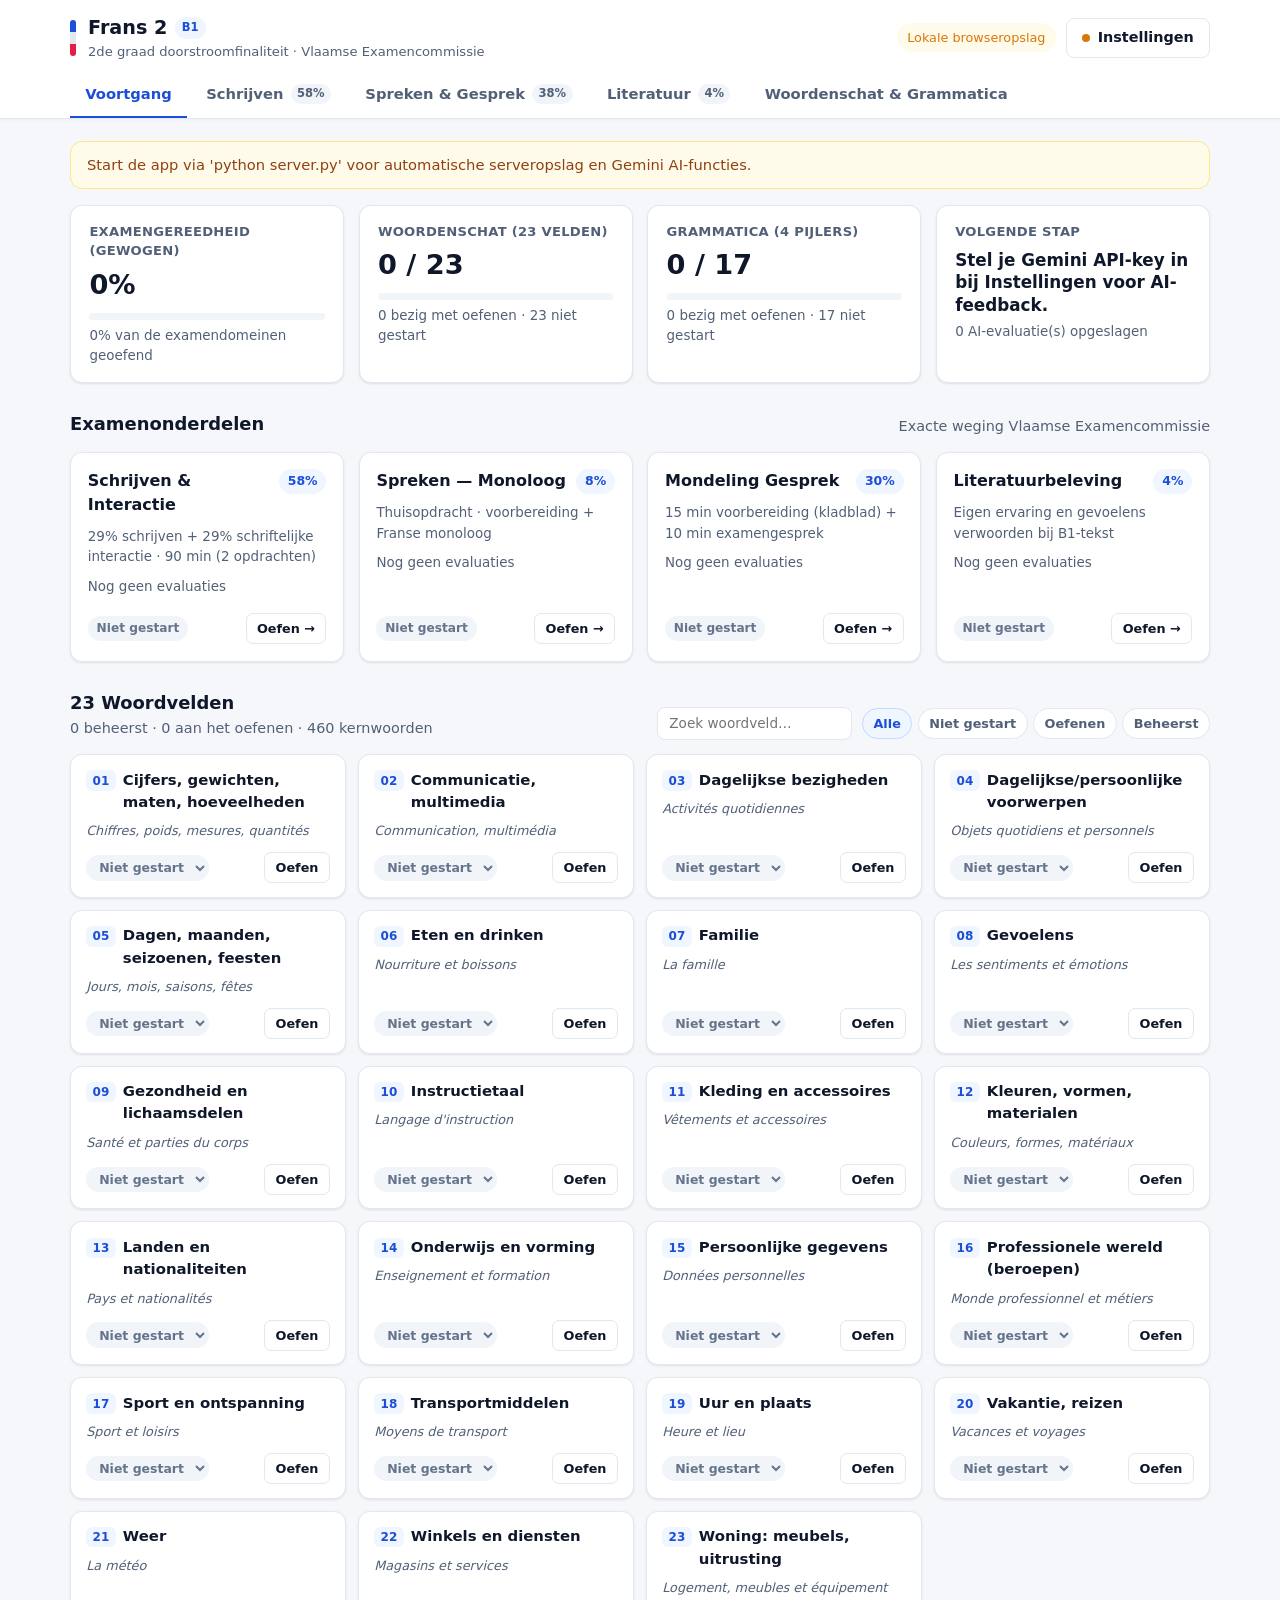
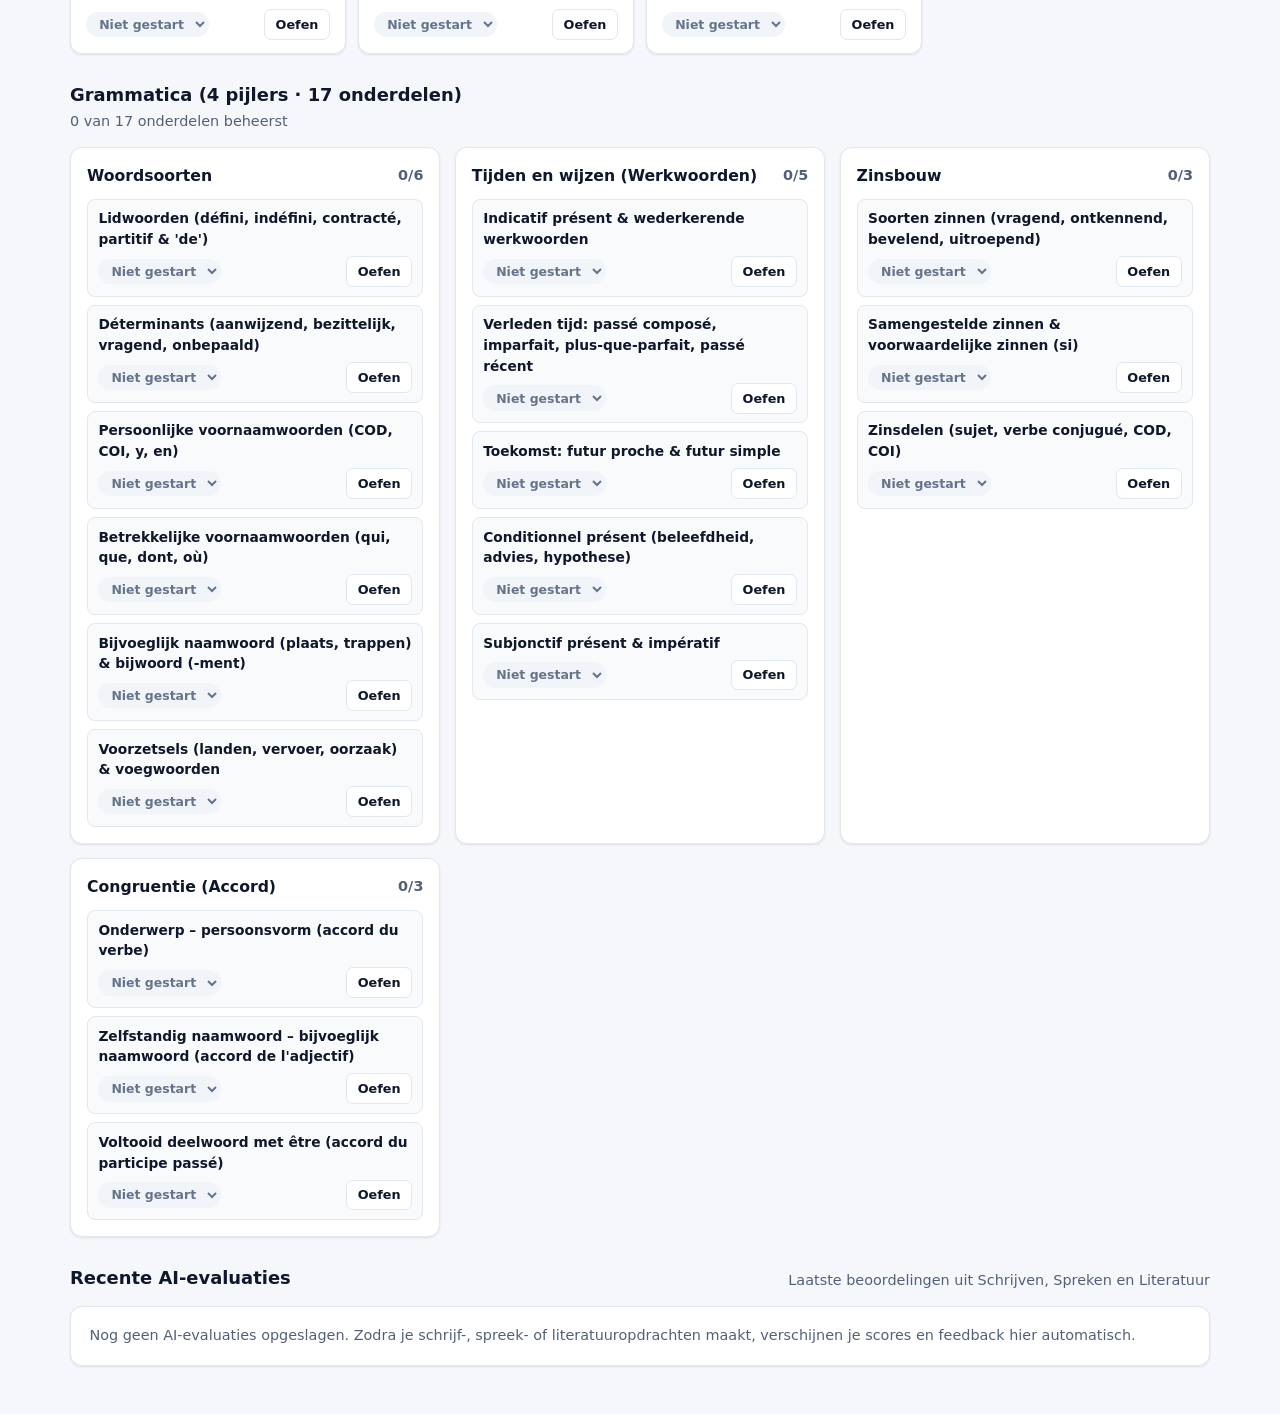
==== index.html @ 9901de3e "feat: stdlib python server, persistent progress API, SPA shell and dashboard" ====
<!DOCTYPE html>
<html lang="nl">
<head>
  <meta charset="UTF-8" />
  <meta name="viewport" content="width=device-width, initial-scale=1.0" />
  <title>Frans 2 — Oefenapp (Examencommissie B1)</title>
  <link rel="stylesheet" href="./style.css" />
</head>
<body>
  <header class="topbar">
    <div class="topbar-inner">
      <div class="brand">
        <span class="brand-flag" aria-hidden="true"></span>
        <div>
          <h1>Frans 2 <span class="badge-level">B1</span></h1>
          <p class="brand-sub">2de graad doorstroomfinaliteit · Vlaamse Examencommissie</p>
        </div>
      </div>

      <div class="topbar-actions">
        <span id="save-status" class="status-chip" title="Opslagstatus">Laden…</span>
        <button id="btn-settings" class="btn btn-secondary" type="button">
          <span id="api-dot" class="api-dot" aria-hidden="true"></span>
          Instellingen
        </button>
      </div>
    </div>

    <nav class="tabbar" aria-label="Hoofdnavigatie">
      <button class="tab-btn active" data-tab="dashboard" type="button">
        <span>Voortgang</span>
      </button>
      <button class="tab-btn" data-tab="schrijven" type="button">
        <span>Schrijven</span>
        <span class="tab-weight">58%</span>
      </button>
      <button class="tab-btn" data-tab="spreken" type="button">
        <span>Spreken &amp; Gesprek</span>
        <span class="tab-weight">38%</span>
      </button>
      <button class="tab-btn" data-tab="literatuur" type="button">
        <span>Literatuur</span>
        <span class="tab-weight">4%</span>
      </button>
      <button class="tab-btn" data-tab="drill" type="button">
        <span>Woordenschat &amp; Grammatica</span>
      </button>
    </nav>
  </header>

  <main class="container">
    <div id="global-banner" class="banner hidden" role="alert"></div>

    <!-- TAB 1: VOORTGANGSDASHBOARD -->
    <section id="tab-dashboard" class="tab-panel active">
      <div class="kpi-grid" id="dashboard-kpis"></div>

      <div class="section-header">
        <h2>Examenonderdelen</h2>
        <span class="muted">Exacte weging Vlaamse Examencommissie</span>
      </div>
      <div class="exam-grid" id="dashboard-exam-cards"></div>

      <div class="section-header">
        <div>
          <h2>23 Woordvelden</h2>
          <span class="muted" id="wf-summary-text"></span>
        </div>
        <div class="toolbar">
          <input id="wf-search" class="input input-sm" type="search" placeholder="Zoek woordveld…" aria-label="Zoek woordveld" />
          <div class="filter-group" id="wf-filters">
            <button class="chip active" data-filter="all" type="button">Alle</button>
            <button class="chip" data-filter="niet_gestart" type="button">Niet gestart</button>
            <button class="chip" data-filter="oefenen" type="button">Oefenen</button>
            <button class="chip" data-filter="beheerst" type="button">Beheerst</button>
          </div>
        </div>
      </div>
      <div class="wf-grid" id="dashboard-wf-grid"></div>

      <div class="section-header">
        <div>
          <h2>Grammatica (4 pijlers · 17 onderdelen)</h2>
          <span class="muted" id="gr-summary-text"></span>
        </div>
      </div>
      <div class="gr-pillars" id="dashboard-gr-pillars"></div>

      <div class="section-header">
        <h2>Recente AI-evaluaties</h2>
        <span class="muted">Laatste beoordelingen uit Schrijven, Spreken en Literatuur</span>
      </div>
      <div class="card" id="dashboard-history"></div>
    </section>

    <!-- TAB 2: SCHRIJVEN (FASE 4) -->
    <section id="tab-schrijven" class="tab-panel">
      <div class="card empty-module">
        <h2>Schrijven &amp; Schriftelijke Interactie (58%)</h2>
        <p class="muted">Wordt uitgebouwd in <strong>Fase 4</strong>: AI-examenopdrachten uit de 6 communicatieve doelen, 45/90 min afteltimer, schrijfveld zonder spellingcontrole, Van Dale &amp; Spelling.nu snelkoppelingen, en beoordeling op alle 7 examencriteria.</p>
      </div>
    </section>

    <!-- TAB 3: SPREKEN & GESPREK (FASE 5) -->
    <section id="tab-spreken" class="tab-panel">
      <div class="card empty-module">
        <h2>Spreken &amp; Gesprek (38%)</h2>
        <p class="muted">Wordt uitgebouwd in <strong>Fase 5</strong>: Monoloog (8%) en interactief Examengesprek (30%, 15 min voorbereiding + 10 min dialoog) met 3-traps spraakoplossing (Web Speech API, audio-opname naar Gemini met uitspraakfeedback, en chat-fallback).</p>
      </div>
    </section>

    <!-- TAB 4: LITERATUURBELEVING (FASE 6) -->
    <section id="tab-literatuur" class="tab-panel">
      <div class="card empty-module">
        <h2>Literatuurbeleving (4%)</h2>
        <p class="muted">Wordt uitgebouwd in <strong>Fase 6</strong>: B1-gedicht of verhaalfragment met 2 persoonlijke reflectievragen over eigen gevoelens en ervaringen, inclusief AI-feedback.</p>
      </div>
    </section>

    <!-- TAB 5: WOORDENSCHAT & GRAMMATICA (FASE 3A & 3B) -->
    <section id="tab-drill" class="tab-panel">
      <div class="subtab-bar">
        <button class="subtab-btn active" data-subtab="vocab" type="button">Woordenschat (23 velden · offline)</button>
        <button class="subtab-btn" data-subtab="grammar" type="button">Grammatica Coach (4 pijlers · hybride AI)</button>
      </div>
      <div id="subtab-vocab" class="subtab-panel active">
        <div class="card empty-module">
          <h2>Woordenschat Drill (Fase 3A)</h2>
          <p class="muted">Volgende stap: 100% offline oefenen op alle 23 woordvelden (flitskaarten, contextuele invuloefeningen en zinsbouw-puzzels).</p>
        </div>
      </div>
      <div id="subtab-grammar" class="subtab-panel">
        <div class="card empty-module">
          <h2>Grammatica Coach (Fase 3B)</h2>
          <p class="muted">Daarna: offline basisregels + 6 B1-oefentypes met LLM-validatie (invul, zinstransformatie, foutenjacht, zinnen combineren, micro-vertaling en mini-productie).</p>
        </div>
      </div>
    </section>
  </main>

  <!-- INSTELLINGEN MODAL -->
  <div id="settings-modal" class="modal hidden" role="dialog" aria-modal="true" aria-labelledby="settings-title">
    <div class="modal-backdrop" data-close-modal="true"></div>
    <div class="modal-dialog">
      <div class="modal-header">
        <h2 id="settings-title">Instellingen &amp; API</h2>
        <button class="icon-btn" type="button" data-close-modal="true" aria-label="Sluiten">✕</button>
      </div>

      <div class="modal-body">
        <div class="form-group">
          <label for="cfg-apikey">Google AI Studio API-key</label>
          <input id="cfg-apikey" class="input" type="password" autocomplete="off" placeholder="AIza…" />
          <p class="help-text" id="cfg-key-status">Wordt lokaal bewaard op de server (<code>data/config.json</code>) en nooit terug naar de browser gestuurd.</p>
        </div>

        <div class="form-group">
          <label for="cfg-model">Gemini-model</label>
          <input id="cfg-model" class="input" type="text" value="gemini-3.5-flash-lite" />
          <div class="quick-models">
            <button type="button" class="chip chip-sm" data-model="gemini-3.5-flash-lite">gemini-3.5-flash-lite</button>
            <button type="button" class="chip chip-sm" data-model="gemini-2.5-flash-lite">gemini-2.5-flash-lite</button>
            <button type="button" class="chip chip-sm" data-model="gemini-2.5-flash">gemini-2.5-flash</button>
          </div>
        </div>

        <div class="btn-row">
          <button id="btn-save-config" class="btn btn-primary" type="button">Opslaan</button>
          <button id="btn-test-api" class="btn btn-secondary" type="button">Test verbinding</button>
          <button id="btn-clear-key" class="btn btn-ghost-danger" type="button">Sleutel wissen</button>
        </div>
        <div id="cfg-feedback" class="inline-feedback hidden"></div>

        <hr class="divider" />

        <div class="form-group">
          <label>Voortgangsbackup (optioneel)</label>
          <p class="help-text">Voortgang wordt automatisch op de server bewaard. Gebruik export/import enkel als extra backup of bij verhuis.</p>
          <div class="btn-row">
            <button id="btn-export" class="btn btn-secondary btn-sm" type="button">Exporteer JSON</button>
            <label class="btn btn-secondary btn-sm file-label">
              Importeer JSON
              <input id="input-import" type="file" accept="application/json" hidden />
            </label>
            <button id="btn-reset-progress" class="btn btn-ghost-danger btn-sm" type="button">Reset voortgang</button>
          </div>
        </div>
      </div>
    </div>
  </div>

  <script src="./app.js"></script>
</body>
</html>
---- style.css ----
:root {
  --bg: #f5f7fb;
  --surface: #ffffff;
  --surface-alt: #f8fafc;
  --border: #e2e8f0;
  --text: #0f172a;
  --muted: #526077;
  --primary: #1d4ed8;
  --primary-dark: #1e3a8a;
  --primary-soft: #eff6ff;
  --accent: #e11d48;
  --ok: #059669;
  --ok-soft: #ecfdf5;
  --warn: #d97706;
  --warn-soft: #fffbeb;
  --idle: #64748b;
  --idle-soft: #f1f5f9;
  --radius: 12px;
  --shadow: 0 1px 3px rgba(15, 23, 42, 0.06), 0 1px 2px rgba(15, 23, 42, 0.04);
}

*, *::before, *::after {
  box-sizing: border-box;
}

body {
  margin: 0;
  font-family: "Inter", "Segoe UI", system-ui, -apple-system, sans-serif;
  background: var(--bg);
  color: var(--text);
  line-height: 1.5;
}

.hidden {
  display: none !important;
}

.muted {
  color: var(--muted);
  font-size: 0.9rem;
}

/* Header & Navigation */
.topbar {
  position: sticky;
  top: 0;
  z-index: 20;
  background: var(--surface);
  border-bottom: 1px solid var(--border);
  box-shadow: 0 1px 4px rgba(15, 23, 42, 0.04);
}

.topbar-inner {
  max-width: 1180px;
  margin: 0 auto;
  padding: 0.85rem 1.25rem 0.6rem;
  display: flex;
  align-items: center;
  justify-content: space-between;
  gap: 1rem;
  flex-wrap: wrap;
}

.brand {
  display: flex;
  align-items: center;
  gap: 0.75rem;
}

.brand-flag {
  width: 6px;
  height: 36px;
  border-radius: 4px;
  background: linear-gradient(180deg, #1d4ed8 0 33%, #e2e8f0 33% 66%, #e11d48 66% 100%);
  flex-shrink: 0;
}

.brand h1 {
  margin: 0;
  font-size: 1.2rem;
  font-weight: 700;
  display: flex;
  align-items: center;
  gap: 0.45rem;
}

.badge-level {
  font-size: 0.72rem;
  font-weight: 700;
  background: var(--primary-soft);
  color: var(--primary);
  padding: 0.12rem 0.45rem;
  border-radius: 999px;
}

.brand-sub {
  margin: 0;
  font-size: 0.82rem;
  color: var(--muted);
}

.topbar-actions {
  display: flex;
  align-items: center;
  gap: 0.65rem;
}

.status-chip {
  font-size: 0.8rem;
  padding: 0.3rem 0.65rem;
  border-radius: 999px;
  background: var(--idle-soft);
  color: var(--muted);
  font-weight: 500;
}

.status-chip.ok {
  background: var(--ok-soft);
  color: var(--ok);
}

.status-chip.warn {
  background: var(--warn-soft);
  color: var(--warn);
}

.api-dot {
  display: inline-block;
  width: 8px;
  height: 8px;
  border-radius: 50%;
  background: var(--warn);
}

.api-dot.ready {
  background: var(--ok);
}

.tabbar {
  max-width: 1180px;
  margin: 0 auto;
  padding: 0 1.25rem;
  display: flex;
  gap: 0.25rem;
  overflow-x: auto;
  scrollbar-width: thin;
}

.tab-btn {
  border: none;
  background: transparent;
  color: var(--muted);
  font: inherit;
  font-size: 0.92rem;
  font-weight: 600;
  padding: 0.7rem 0.95rem;
  cursor: pointer;
  border-bottom: 2.5px solid transparent;
  display: inline-flex;
  align-items: center;
  gap: 0.45rem;
  white-space: nowrap;
  transition: color 0.15s, border-color 0.15s;
}

.tab-btn:hover {
  color: var(--text);
}

.tab-btn.active {
  color: var(--primary);
  border-bottom-color: var(--primary);
}

.tab-weight {
  font-size: 0.72rem;
  font-weight: 700;
  padding: 0.1rem 0.4rem;
  border-radius: 999px;
  background: var(--idle-soft);
  color: var(--muted);
}

.tab-btn.active .tab-weight {
  background: var(--primary-soft);
  color: var(--primary);
}

/* Main layout */
.container {
  max-width: 1180px;
  margin: 0 auto;
  padding: 1.35rem 1.25rem 3rem;
}

.tab-panel {
  display: none;
}

.tab-panel.active {
  display: block;
}

.banner {
  padding: 0.75rem 1rem;
  border-radius: var(--radius);
  margin-bottom: 1rem;
  font-size: 0.92rem;
  background: var(--warn-soft);
  color: #92400e;
  border: 1px solid #fde68a;
}

.banner.error {
  background: #fef2f2;
  color: #991b1b;
  border-color: #fecaca;
}

/* Cards & Sections */
.card {
  background: var(--surface);
  border: 1px solid var(--border);
  border-radius: var(--radius);
  padding: 1.15rem;
  box-shadow: var(--shadow);
}

.section-header {
  display: flex;
  align-items: flex-end;
  justify-content: space-between;
  gap: 1rem;
  flex-wrap: wrap;
  margin: 1.75rem 0 0.85rem;
}

.section-header h2 {
  margin: 0;
  font-size: 1.12rem;
  font-weight: 700;
}

.toolbar {
  display: flex;
  align-items: center;
  gap: 0.6rem;
  flex-wrap: wrap;
}

.filter-group {
  display: flex;
  gap: 0.35rem;
  flex-wrap: wrap;
}

/* KPI Grid */
.kpi-grid {
  display: grid;
  grid-template-columns: repeat(auto-fit, minmax(220px, 1fr));
  gap: 0.9rem;
}

.kpi-card {
  background: var(--surface);
  border: 1px solid var(--border);
  border-radius: var(--radius);
  padding: 1rem 1.15rem;
  box-shadow: var(--shadow);
}

.kpi-label {
  font-size: 0.82rem;
  color: var(--muted);
  font-weight: 600;
  text-transform: uppercase;
  letter-spacing: 0.02em;
}

.kpi-value {
  font-size: 1.7rem;
  font-weight: 800;
  margin: 0.25rem 0 0.35rem;
  color: var(--text);
}

.kpi-sub {
  font-size: 0.84rem;
  color: var(--muted);
}

.progress-bar {
  height: 7px;
  border-radius: 999px;
  background: var(--idle-soft);
  overflow: hidden;
  margin: 0.45rem 0 0.35rem;
}

.progress-fill {
  height: 100%;
  background: linear-gradient(90deg, var(--primary), #3b82f6);
  border-radius: 999px;
  transition: width 0.25s ease;
}

.progress-fill.ok {
  background: var(--ok);
}

/* Exam domain cards */
.exam-grid {
  display: grid;
  grid-template-columns: repeat(auto-fit, minmax(245px, 1fr));
  gap: 0.9rem;
}

.exam-card {
  background: var(--surface);
  border: 1px solid var(--border);
  border-radius: var(--radius);
  padding: 1.05rem;
  box-shadow: var(--shadow);
  display: flex;
  flex-direction: column;
  gap: 0.6rem;
}

.exam-card-top {
  display: flex;
  align-items: flex-start;
  justify-content: space-between;
  gap: 0.5rem;
}

.exam-card h3 {
  margin: 0;
  font-size: 1rem;
}

.weight-pill {
  font-size: 0.78rem;
  font-weight: 700;
  background: var(--primary-soft);
  color: var(--primary);
  padding: 0.18rem 0.55rem;
  border-radius: 999px;
  white-space: nowrap;
}

.exam-meta {
  font-size: 0.84rem;
  color: var(--muted);
}

.exam-footer {
  margin-top: auto;
  padding-top: 0.4rem;
  display: flex;
  align-items: center;
  justify-content: space-between;
  gap: 0.5rem;
}

/* Status pills & selects */
.status-pill {
  display: inline-flex;
  align-items: center;
  font-size: 0.76rem;
  font-weight: 700;
  padding: 0.2rem 0.55rem;
  border-radius: 999px;
}

.status-niet_gestart {
  background: var(--idle-soft);
  color: var(--idle);
}

.status-oefenen {
  background: var(--warn-soft);
  color: var(--warn);
}

.status-beheerst {
  background: var(--ok-soft);
  color: var(--ok);
}

.status-select {
  font: inherit;
  font-size: 0.78rem;
  font-weight: 600;
  border-radius: 999px;
  padding: 0.2rem 0.5rem;
  border: 1px solid transparent;
  cursor: pointer;
}

.status-select.status-niet_gestart {
  background: var(--idle-soft);
  color: var(--idle);
}

.status-select.status-oefenen {
  background: var(--warn-soft);
  color: var(--warn);
}

.status-select.status-beheerst {
  background: var(--ok-soft);
  color: var(--ok);
}

/* 23 Woordvelden grid */
.wf-grid {
  display: grid;
  grid-template-columns: repeat(auto-fill, minmax(255px, 1fr));
  gap: 0.75rem;
}

.wf-card {
  background: var(--surface);
  border: 1px solid var(--border);
  border-radius: var(--radius);
  padding: 0.85rem 0.95rem;
  box-shadow: var(--shadow);
  display: flex;
  flex-direction: column;
  gap: 0.5rem;
}

.wf-head {
  display: flex;
  align-items: baseline;
  gap: 0.45rem;
}

.wf-num {
  font-size: 0.75rem;
  font-weight: 700;
  color: var(--primary);
  background: var(--primary-soft);
  padding: 0.08rem 0.4rem;
  border-radius: 6px;
}

.wf-title {
  font-weight: 600;
  font-size: 0.93rem;
}

.wf-fr {
  font-size: 0.8rem;
  color: var(--muted);
  font-style: italic;
}

.wf-actions {
  margin-top: auto;
  display: flex;
  align-items: center;
  justify-content: space-between;
  gap: 0.4rem;
  padding-top: 0.25rem;
}

/* Grammar pillars */
.gr-pillars {
  display: grid;
  grid-template-columns: repeat(auto-fit, minmax(275px, 1fr));
  gap: 0.9rem;
}

.gr-pillar {
  background: var(--surface);
  border: 1px solid var(--border);
  border-radius: var(--radius);
  padding: 1rem;
  box-shadow: var(--shadow);
}

.gr-pillar h3 {
  margin: 0 0 0.7rem;
  font-size: 0.98rem;
  display: flex;
  justify-content: space-between;
  align-items: center;
}

.gr-list {
  list-style: none;
  margin: 0;
  padding: 0;
  display: flex;
  flex-direction: column;
  gap: 0.5rem;
}

.gr-item {
  padding: 0.55rem 0.65rem;
  background: var(--surface-alt);
  border: 1px solid var(--border);
  border-radius: 8px;
  display: flex;
  flex-direction: column;
  gap: 0.4rem;
}

.gr-item-name {
  font-size: 0.86rem;
  font-weight: 600;
}

.gr-item-bar {
  display: flex;
  align-items: center;
  justify-content: space-between;
  gap: 0.4rem;
}

/* History table */
.history-list {
  display: flex;
  flex-direction: column;
  gap: 0.6rem;
}

.history-row {
  display: flex;
  align-items: center;
  justify-content: space-between;
  gap: 1rem;
  padding: 0.65rem 0.8rem;
  border-radius: 8px;
  background: var(--surface-alt);
  border: 1px solid var(--border);
  flex-wrap: wrap;
}

.score-badge {
  font-weight: 700;
  font-size: 0.85rem;
  padding: 0.18rem 0.55rem;
  border-radius: 999px;
  background: var(--primary-soft);
  color: var(--primary);
}

/* Subtabs & placeholders */
.subtab-bar {
  display: flex;
  gap: 0.5rem;
  margin-bottom: 1rem;
  flex-wrap: wrap;
}

.subtab-btn {
  border: 1px solid var(--border);
  background: var(--surface);
  color: var(--muted);
  font: inherit;
  font-size: 0.9rem;
  font-weight: 600;
  padding: 0.55rem 0.95rem;
  border-radius: 999px;
  cursor: pointer;
}

.subtab-btn.active {
  background: var(--primary);
  color: #fff;
  border-color: var(--primary);
}

.subtab-panel {
  display: none;
}

.subtab-panel.active {
  display: block;
}

.empty-module {
  text-align: center;
  padding: 2.5rem 1.5rem;
}

.empty-module h2 {
  margin-top: 0;
}

/* Buttons, Inputs, Chips */
.btn {
  display: inline-flex;
  align-items: center;
  justify-content: center;
  gap: 0.45rem;
  border: 1px solid transparent;
  border-radius: 8px;
  font: inherit;
  font-size: 0.9rem;
  font-weight: 600;
  padding: 0.5rem 0.95rem;
  cursor: pointer;
  transition: background 0.15s, border-color 0.15s, transform 0.05s;
}

.btn:active {
  transform: translateY(1px);
}

.btn-sm {
  font-size: 0.8rem;
  padding: 0.3rem 0.65rem;
  border-radius: 7px;
}

.btn-primary {
  background: var(--primary);
  color: #fff;
}

.btn-primary:hover {
  background: var(--primary-dark);
}

.btn-secondary {
  background: var(--surface);
  color: var(--text);
  border-color: var(--border);
}

.btn-secondary:hover {
  background: var(--surface-alt);
}

.btn-ghost-danger {
  background: transparent;
  color: #b91c1c;
  border-color: #fecaca;
}

.btn-ghost-danger:hover {
  background: #fef2f2;
}

.icon-btn {
  border: none;
  background: transparent;
  font-size: 1.1rem;
  cursor: pointer;
  color: var(--muted);
  padding: 0.25rem 0.5rem;
  border-radius: 6px;
}

.icon-btn:hover {
  background: var(--idle-soft);
  color: var(--text);
}

.input {
  width: 100%;
  font: inherit;
  font-size: 0.92rem;
  padding: 0.55rem 0.75rem;
  border: 1px solid var(--border);
  border-radius: 8px;
  background: var(--surface);
  color: var(--text);
}

.input:focus {
  outline: 2px solid rgba(37, 99, 235, 0.25);
  border-color: var(--primary);
}

.input-sm {
  width: auto;
  min-width: 190px;
  padding: 0.36rem 0.7rem;
  font-size: 0.85rem;
}

.chip {
  border: 1px solid var(--border);
  background: var(--surface);
  color: var(--muted);
  font: inherit;
  font-size: 0.8rem;
  font-weight: 600;
  padding: 0.3rem 0.65rem;
  border-radius: 999px;
  cursor: pointer;
}

.chip.active {
  background: var(--primary-soft);
  color: var(--primary);
  border-color: #bfdbfe;
}

.chip-sm {
  font-size: 0.75rem;
  padding: 0.2rem 0.55rem;
}

.btn-row {
  display: flex;
  gap: 0.55rem;
  flex-wrap: wrap;
  align-items: center;
}

.file-label {
  margin: 0;
}

/* Modal */
.modal {
  position: fixed;
  inset: 0;
  z-index: 50;
  display: grid;
  place-items: center;
  padding: 1rem;
}

.modal-backdrop {
  position: absolute;
  inset: 0;
  background: rgba(15, 23, 42, 0.45);
}

.modal-dialog {
  position: relative;
  width: 100%;
  max-width: 520px;
  background: var(--surface);
  border-radius: 14px;
  box-shadow: 0 20px 50px rgba(15, 23, 42, 0.22);
  overflow: hidden;
}

.modal-header {
  display: flex;
  align-items: center;
  justify-content: space-between;
  padding: 1rem 1.25rem;
  border-bottom: 1px solid var(--border);
}

.modal-header h2 {
  margin: 0;
  font-size: 1.08rem;
}

.modal-body {
  padding: 1.2rem 1.25rem 1.35rem;
}

.form-group {
  margin-bottom: 1rem;
}

.form-group label {
  display: block;
  font-weight: 600;
  font-size: 0.88rem;
  margin-bottom: 0.35rem;
}

.help-text {
  margin: 0.35rem 0 0;
  font-size: 0.8rem;
  color: var(--muted);
}

.quick-models {
  display: flex;
  gap: 0.4rem;
  flex-wrap: wrap;
  margin-top: 0.45rem;
}

.divider {
  border: none;
  border-top: 1px solid var(--border);
  margin: 1.15rem 0;
}

.inline-feedback {
  margin-top: 0.75rem;
  padding: 0.6rem 0.8rem;
  border-radius: 8px;
  font-size: 0.85rem;
}

.inline-feedback.ok {
  background: var(--ok-soft);
  color: var(--ok);
}

.inline-feedback.error {
  background: #fef2f2;
  color: #991b1b;
}

@media (max-width: 640px) {
  .topbar-inner {
    padding: 0.7rem 0.9rem 0.5rem;
  }
  .container {
    padding: 1rem 0.9rem 2.5rem;
  }
  .input-sm {
    width: 100%;
  }
}
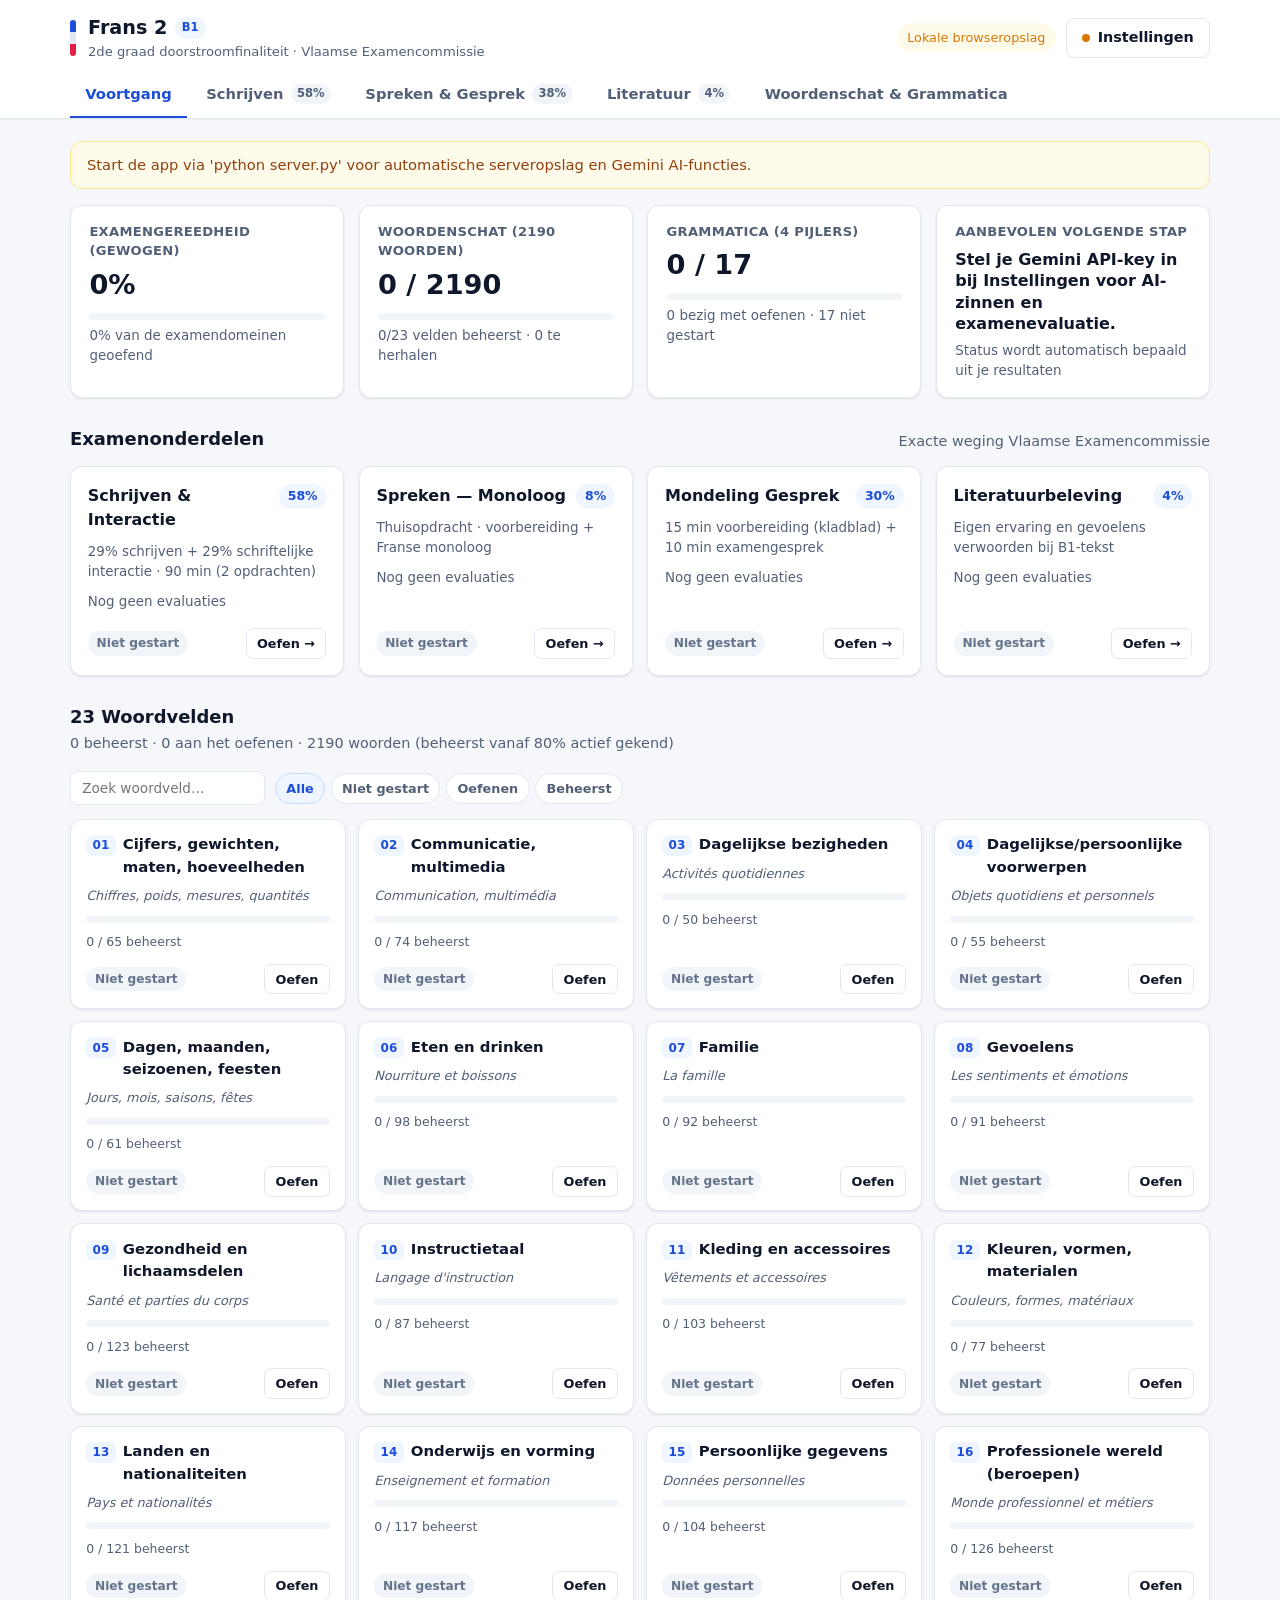
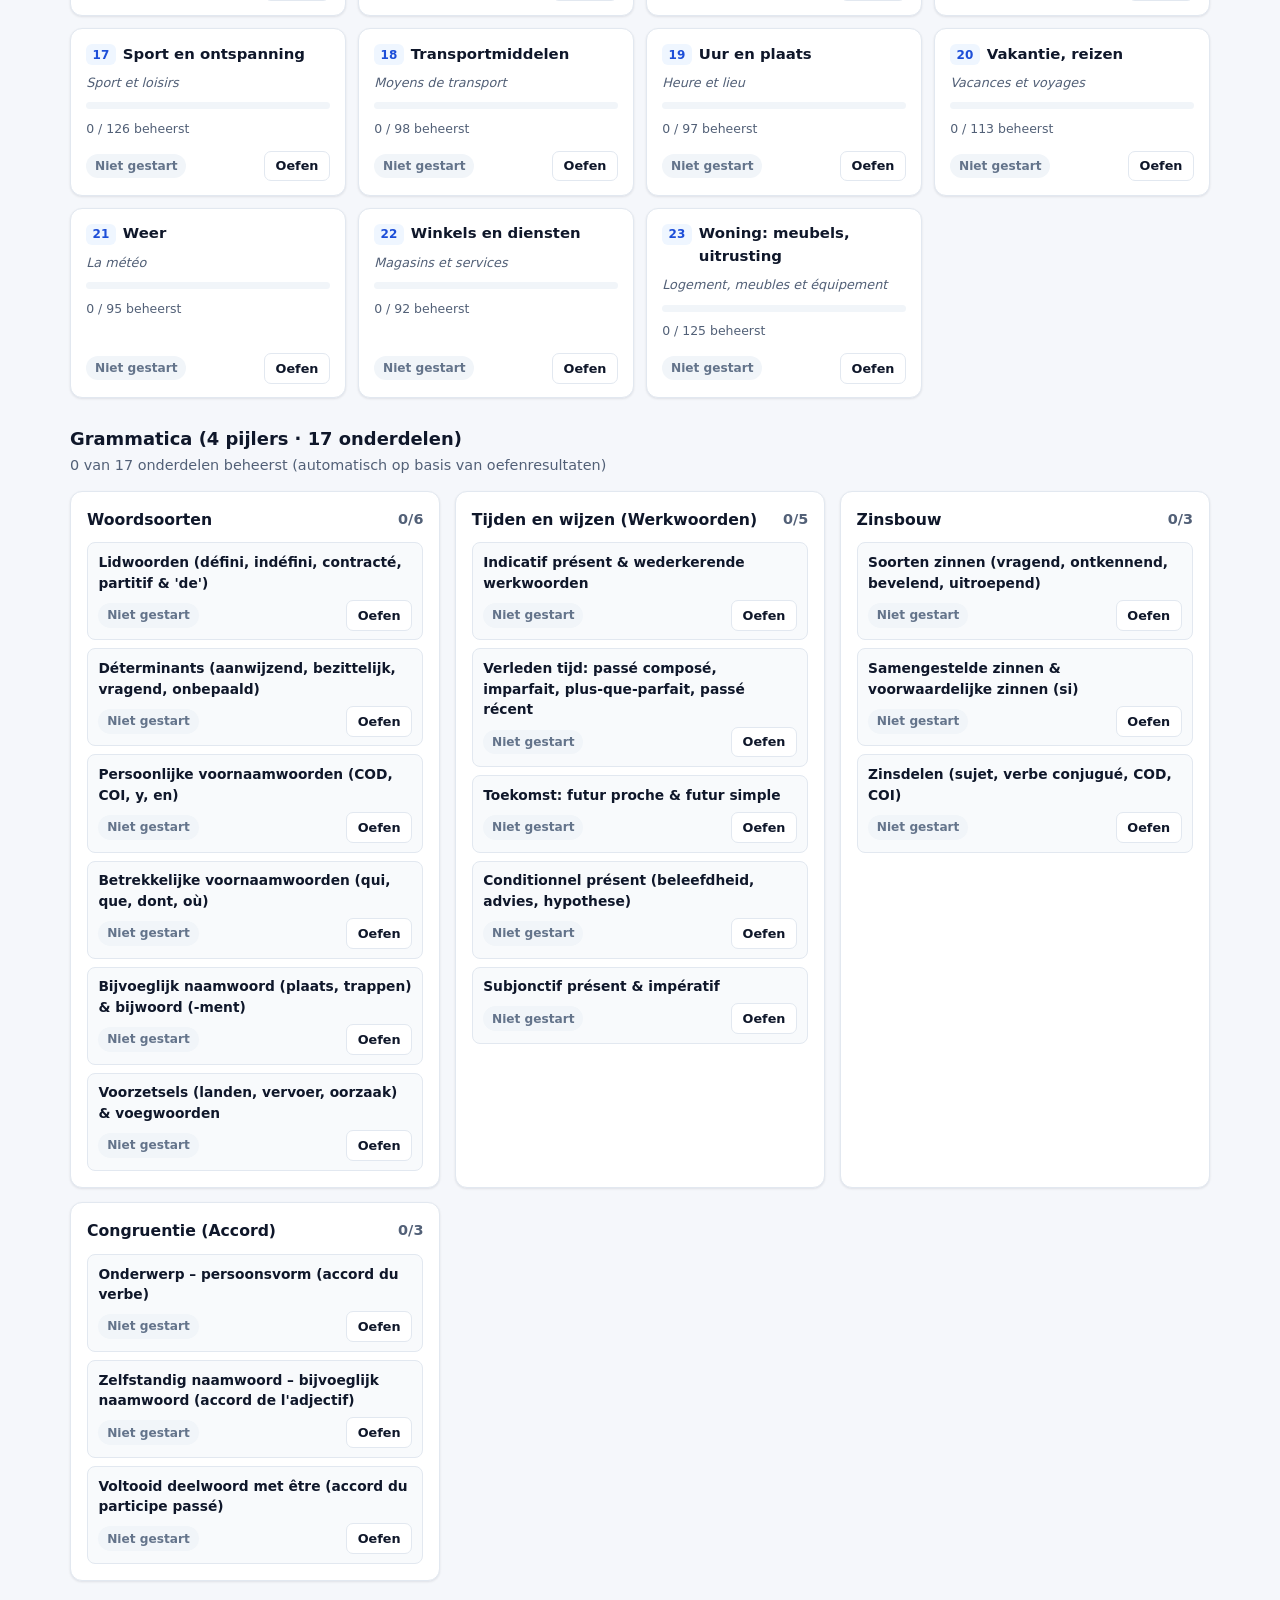
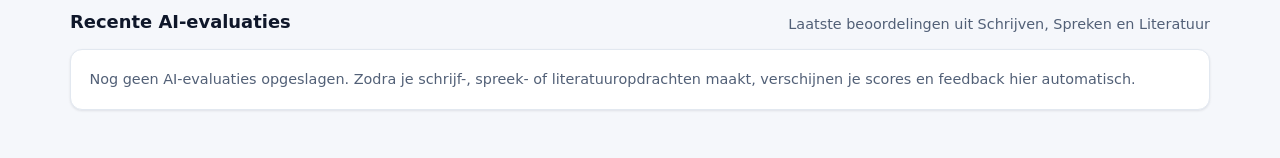
==== commit bc05e46c: "feat: full Kom maar op vocabulary (2190 words), Leitner mastery quiz and AI batch sentences" ====
--- a/index.html
+++ b/index.html
@@ -124,10 +124,21 @@
         <button class="subtab-btn" data-subtab="grammar" type="button">Grammatica Coach (4 pijlers · hybride AI)</button>
       </div>
       <div id="subtab-vocab" class="subtab-panel active">
-        <div class="card empty-module">
-          <h2>Woordenschat Drill (Fase 3A)</h2>
-          <p class="muted">Volgende stap: 100% offline oefenen op alle 23 woordvelden (flitskaarten, contextuele invuloefeningen en zinsbouw-puzzels).</p>
-        </div>
+        <div class="card drill-controls">
+          <div class="drill-select-row">
+            <div class="drill-field">
+              <label for="vocab-wf-select">Woordveld</label>
+              <select id="vocab-wf-select" class="input"></select>
+            </div>
+            <div class="drill-field drill-field-sm" id="vocab-group-wrap">
+              <label for="vocab-group-select">Deelthema</label>
+              <select id="vocab-group-select" class="input"></select>
+            </div>
+            <div class="drill-status-wrap" id="vocab-wf-meta"></div>
+          </div>
+          <div class="mode-bar" id="vocab-mode-bar" role="tablist" aria-label="Oefenvorm woordenschat"></div>
+        </div>
+        <div id="vocab-stage" class="drill-stage"></div>
       </div>
       <div id="subtab-grammar" class="subtab-panel">
         <div class="card empty-module">
--- a/style.css
+++ b/style.css
@@ -807,6 +807,589 @@
   color: #991b1b;
 }
 
+/* Drill & Exercise Registry UI */
+.drill-controls {
+  display: flex;
+  flex-direction: column;
+  gap: 0.9rem;
+  margin-bottom: 1rem;
+}
+
+.drill-select-row {
+  display: flex;
+  align-items: flex-end;
+  justify-content: space-between;
+  gap: 1rem;
+  flex-wrap: wrap;
+}
+
+.drill-field {
+  flex: 1 1 260px;
+}
+
+.drill-field-sm {
+  flex: 0 1 230px;
+}
+
+.wf-progress-meta {
+  display: flex;
+  justify-content: space-between;
+  align-items: center;
+  font-size: 0.78rem;
+  color: var(--muted);
+  gap: 0.5rem;
+}
+
+.due-badge {
+  font-size: 0.74rem;
+  font-weight: 700;
+  color: #b45309;
+  background: var(--warn-soft);
+  border: 1px solid #fde68a;
+  padding: 0.1rem 0.45rem;
+  border-radius: 999px;
+}
+
+.mastery-dots {
+  display: inline-flex;
+  gap: 3px;
+  align-items: center;
+}
+
+.mastery-dot {
+  width: 7px;
+  height: 7px;
+  border-radius: 50%;
+  background: #cbd5e1;
+}
+
+.mastery-dot.filled {
+  background: var(--primary);
+}
+
+.mastery-dot.mastered {
+  background: var(--ok);
+}
+
+.mastery-dot.weak {
+  background: var(--warn);
+}
+
+/* Vocabulary Quiz & Spaced Repetition */
+.quiz-prompt-box {
+  padding: 1.15rem 1.25rem;
+  background: var(--surface-alt);
+  border: 1px solid var(--border);
+  border-radius: 12px;
+  margin: 0.75rem 0;
+  text-align: center;
+}
+
+.quiz-prompt-label {
+  font-size: 0.76rem;
+  text-transform: uppercase;
+  letter-spacing: 0.05em;
+  font-weight: 700;
+  color: var(--muted);
+}
+
+.quiz-prompt-word {
+  font-size: 1.45rem;
+  font-weight: 800;
+  color: var(--text);
+  margin: 0.3rem 0;
+}
+
+.quiz-input {
+  width: 100%;
+  font: inherit;
+  font-size: 1.15rem;
+  font-weight: 600;
+  padding: 0.7rem 0.9rem;
+  border: 2px solid var(--border);
+  border-radius: 10px;
+  background: #fff;
+  color: var(--text);
+}
+
+.quiz-input:focus {
+  outline: none;
+  border-color: var(--primary);
+  box-shadow: 0 0 0 3px rgba(37, 99, 235, 0.14);
+}
+
+.mc-grid {
+  display: grid;
+  grid-template-columns: repeat(auto-fit, minmax(220px, 1fr));
+  gap: 0.6rem;
+  margin: 0.85rem 0;
+}
+
+.mc-option {
+  border: 1.5px solid var(--border);
+  background: var(--surface);
+  color: var(--text);
+  font: inherit;
+  font-size: 1rem;
+  font-weight: 600;
+  padding: 0.75rem 0.9rem;
+  border-radius: 10px;
+  cursor: pointer;
+  text-align: left;
+  transition: border-color 0.12s, background 0.12s;
+}
+
+.mc-option:hover:not(:disabled) {
+  border-color: var(--primary);
+  background: var(--primary-soft);
+}
+
+.mc-option.is-correct {
+  background: var(--ok-soft);
+  border-color: var(--ok);
+  color: #065f46;
+}
+
+.mc-option.is-wrong {
+  background: #fef2f2;
+  border-color: #ef4444;
+  color: #991b1b;
+}
+
+.retry-badge {
+  display: inline-flex;
+  align-items: center;
+  gap: 0.3rem;
+  font-size: 0.76rem;
+  font-weight: 700;
+  padding: 0.16rem 0.55rem;
+  border-radius: 999px;
+  background: var(--warn-soft);
+  color: #92400e;
+  border: 1px solid #fcd34d;
+}
+
+.ai-batch-bar {
+  display: flex;
+  align-items: center;
+  justify-content: space-between;
+  gap: 0.75rem;
+  flex-wrap: wrap;
+  padding: 0.7rem 0.9rem;
+  border-radius: 10px;
+  background: var(--primary-soft);
+  border: 1px solid #dbeafe;
+  margin-bottom: 0.9rem;
+  font-size: 0.86rem;
+}
+
+.btn:disabled {
+  opacity: 0.45;
+  cursor: not-allowed;
+}
+
+.drill-field label {
+  display: block;
+  font-size: 0.82rem;
+  font-weight: 700;
+  color: var(--muted);
+  text-transform: uppercase;
+  letter-spacing: 0.02em;
+  margin-bottom: 0.3rem;
+}
+
+.drill-status-wrap {
+  display: flex;
+  align-items: center;
+  gap: 0.6rem;
+  flex-wrap: wrap;
+}
+
+.mode-bar {
+  display: flex;
+  gap: 0.45rem;
+  flex-wrap: wrap;
+  border-top: 1px solid var(--border);
+  padding-top: 0.8rem;
+}
+
+.mode-btn {
+  border: 1px solid var(--border);
+  background: var(--surface-alt);
+  color: var(--text);
+  font: inherit;
+  font-size: 0.86rem;
+  font-weight: 600;
+  padding: 0.45rem 0.85rem;
+  border-radius: 9px;
+  cursor: pointer;
+  display: inline-flex;
+  align-items: center;
+  gap: 0.4rem;
+  transition: background 0.15s, border-color 0.15s, color 0.15s;
+}
+
+.mode-btn:hover {
+  border-color: #bfdbfe;
+  background: var(--primary-soft);
+}
+
+.mode-btn.active {
+  background: var(--primary);
+  color: #fff;
+  border-color: var(--primary);
+}
+
+.drill-stage {
+  display: flex;
+  flex-direction: column;
+  gap: 1rem;
+}
+
+.stage-toolbar {
+  display: flex;
+  align-items: center;
+  justify-content: space-between;
+  gap: 0.75rem;
+  flex-wrap: wrap;
+  margin-bottom: 0.9rem;
+}
+
+/* Word list */
+.word-table {
+  display: grid;
+  grid-template-columns: repeat(auto-fill, minmax(290px, 1fr));
+  gap: 0.55rem;
+}
+
+.word-row {
+  display: flex;
+  align-items: center;
+  justify-content: space-between;
+  gap: 0.6rem;
+  padding: 0.65rem 0.8rem;
+  border: 1px solid var(--border);
+  border-radius: 9px;
+  background: var(--surface-alt);
+}
+
+.word-row.is-hard {
+  border-color: #fcd34d;
+  background: var(--warn-soft);
+}
+
+.word-pair {
+  display: flex;
+  flex-direction: column;
+  gap: 0.15rem;
+  min-width: 0;
+}
+
+.word-fr {
+  font-weight: 700;
+  color: var(--text);
+}
+
+.word-nl {
+  font-size: 0.88rem;
+  color: var(--muted);
+}
+
+.word-blurred {
+  filter: blur(6px);
+  user-select: none;
+  cursor: pointer;
+  transition: filter 0.15s;
+}
+
+.word-blurred.revealed,
+.word-blurred:hover {
+  filter: none;
+}
+
+.word-row-actions {
+  display: flex;
+  align-items: center;
+  gap: 0.25rem;
+  flex-shrink: 0;
+}
+
+.mini-icon-btn {
+  border: 1px solid var(--border);
+  background: var(--surface);
+  color: var(--muted);
+  border-radius: 7px;
+  width: 30px;
+  height: 30px;
+  display: inline-flex;
+  align-items: center;
+  justify-content: center;
+  cursor: pointer;
+  font-size: 0.88rem;
+}
+
+.mini-icon-btn:hover {
+  border-color: var(--primary);
+  color: var(--primary);
+}
+
+.mini-icon-btn.active-star {
+  background: #fef3c7;
+  border-color: #f59e0b;
+  color: #b45309;
+}
+
+/* Example sentences strip inside word list */
+.examples-list {
+  display: flex;
+  flex-direction: column;
+  gap: 0.5rem;
+  margin-top: 0.85rem;
+}
+
+.example-item {
+  display: flex;
+  align-items: center;
+  justify-content: space-between;
+  gap: 0.75rem;
+  padding: 0.65rem 0.85rem;
+  background: var(--primary-soft);
+  border: 1px solid #dbeafe;
+  border-radius: 9px;
+}
+
+/* Flashcards */
+.flashcard-wrap {
+  max-width: 580px;
+  margin: 0.25rem auto;
+  width: 100%;
+  display: flex;
+  flex-direction: column;
+  gap: 0.9rem;
+}
+
+.flashcard {
+  min-height: 210px;
+  background: var(--surface);
+  border: 2px solid var(--border);
+  border-radius: 16px;
+  padding: 1.75rem 1.5rem;
+  display: flex;
+  flex-direction: column;
+  align-items: center;
+  justify-content: center;
+  text-align: center;
+  gap: 0.7rem;
+  cursor: pointer;
+  box-shadow: var(--shadow);
+  transition: border-color 0.15s, transform 0.12s;
+}
+
+.flashcard:hover {
+  border-color: #93c5fd;
+}
+
+.flashcard.flipped {
+  background: var(--primary-soft);
+  border-color: var(--primary);
+}
+
+.flashcard-lang {
+  font-size: 0.74rem;
+  font-weight: 700;
+  letter-spacing: 0.06em;
+  text-transform: uppercase;
+  color: var(--muted);
+}
+
+.flashcard-text {
+  font-size: 1.55rem;
+  font-weight: 800;
+  color: var(--text);
+}
+
+.flashcard-hint {
+  font-size: 0.82rem;
+  color: var(--muted);
+}
+
+.flashcard-controls {
+  display: flex;
+  justify-content: center;
+  gap: 0.65rem;
+  flex-wrap: wrap;
+}
+
+/* Cloze & Accent Bar */
+.exercise-card {
+  max-width: 720px;
+  margin: 0 auto;
+  width: 100%;
+}
+
+.exercise-progress {
+  display: flex;
+  align-items: center;
+  justify-content: space-between;
+  gap: 0.75rem;
+  margin-bottom: 0.85rem;
+  font-size: 0.86rem;
+  color: var(--muted);
+  font-weight: 600;
+}
+
+.cloze-sentence {
+  font-size: 1.22rem;
+  line-height: 1.8;
+  font-weight: 600;
+  margin: 0.75rem 0;
+  padding: 1rem 1.15rem;
+  background: var(--surface-alt);
+  border: 1px solid var(--border);
+  border-radius: 10px;
+}
+
+.cloze-input {
+  font: inherit;
+  font-size: 1.1rem;
+  font-weight: 700;
+  color: var(--primary-dark);
+  border: none;
+  border-bottom: 2.5px solid var(--primary);
+  background: #fff;
+  padding: 0.15rem 0.45rem;
+  min-width: 150px;
+  border-radius: 6px 6px 0 0;
+  margin: 0 0.2rem;
+}
+
+.cloze-input:focus {
+  outline: none;
+  background: var(--primary-soft);
+}
+
+.accent-bar {
+  display: flex;
+  flex-wrap: wrap;
+  gap: 0.3rem;
+  margin: 0.65rem 0 0.9rem;
+}
+
+.accent-btn {
+  border: 1px solid var(--border);
+  background: var(--surface);
+  color: var(--text);
+  font: inherit;
+  font-size: 0.9rem;
+  font-weight: 600;
+  min-width: 32px;
+  height: 32px;
+  border-radius: 7px;
+  cursor: pointer;
+}
+
+.accent-btn:hover {
+  background: var(--primary-soft);
+  border-color: var(--primary);
+  color: var(--primary);
+}
+
+/* Sentence builder */
+.builder-zone {
+  min-height: 62px;
+  padding: 0.7rem;
+  border: 2px dashed #cbd5e1;
+  border-radius: 10px;
+  background: var(--surface-alt);
+  display: flex;
+  flex-wrap: wrap;
+  gap: 0.45rem;
+  align-items: center;
+  margin: 0.75rem 0;
+}
+
+.builder-zone.has-items {
+  border-style: solid;
+  border-color: #93c5fd;
+  background: #fff;
+}
+
+.builder-bank {
+  display: flex;
+  flex-wrap: wrap;
+  gap: 0.45rem;
+  margin: 0.85rem 0 1rem;
+}
+
+.word-tile {
+  border: 1px solid #cbd5e1;
+  background: var(--surface);
+  color: var(--text);
+  font: inherit;
+  font-size: 0.98rem;
+  font-weight: 600;
+  padding: 0.42rem 0.75rem;
+  border-radius: 8px;
+  cursor: pointer;
+  box-shadow: 0 1px 2px rgba(15, 23, 42, 0.06);
+  transition: transform 0.08s, background 0.12s, border-color 0.12s;
+}
+
+.word-tile:hover:not(:disabled) {
+  border-color: var(--primary);
+  background: var(--primary-soft);
+  transform: translateY(-1px);
+}
+
+.word-tile.selected {
+  background: var(--primary);
+  color: #fff;
+  border-color: var(--primary);
+}
+
+.word-tile:disabled {
+  opacity: 0.32;
+  cursor: default;
+  box-shadow: none;
+}
+
+.feedback-box {
+  margin-top: 0.85rem;
+  padding: 0.8rem 1rem;
+  border-radius: 10px;
+  font-size: 0.93rem;
+}
+
+.feedback-box.ok {
+  background: var(--ok-soft);
+  color: #065f46;
+  border: 1px solid #a7f3d0;
+}
+
+.feedback-box.warn {
+  background: var(--warn-soft);
+  color: #92400e;
+  border: 1px solid #fde68a;
+}
+
+.feedback-box.error {
+  background: #fef2f2;
+  color: #991b1b;
+  border: 1px solid #fecaca;
+}
+
+.summary-box {
+  text-align: center;
+  padding: 1.5rem 1rem;
+}
+
+.summary-score {
+  font-size: 2.3rem;
+  font-weight: 800;
+  color: var(--primary);
+  margin: 0.4rem 0;
+}
+
 @media (max-width: 640px) {
   .topbar-inner {
     padding: 0.7rem 0.9rem 0.5rem;
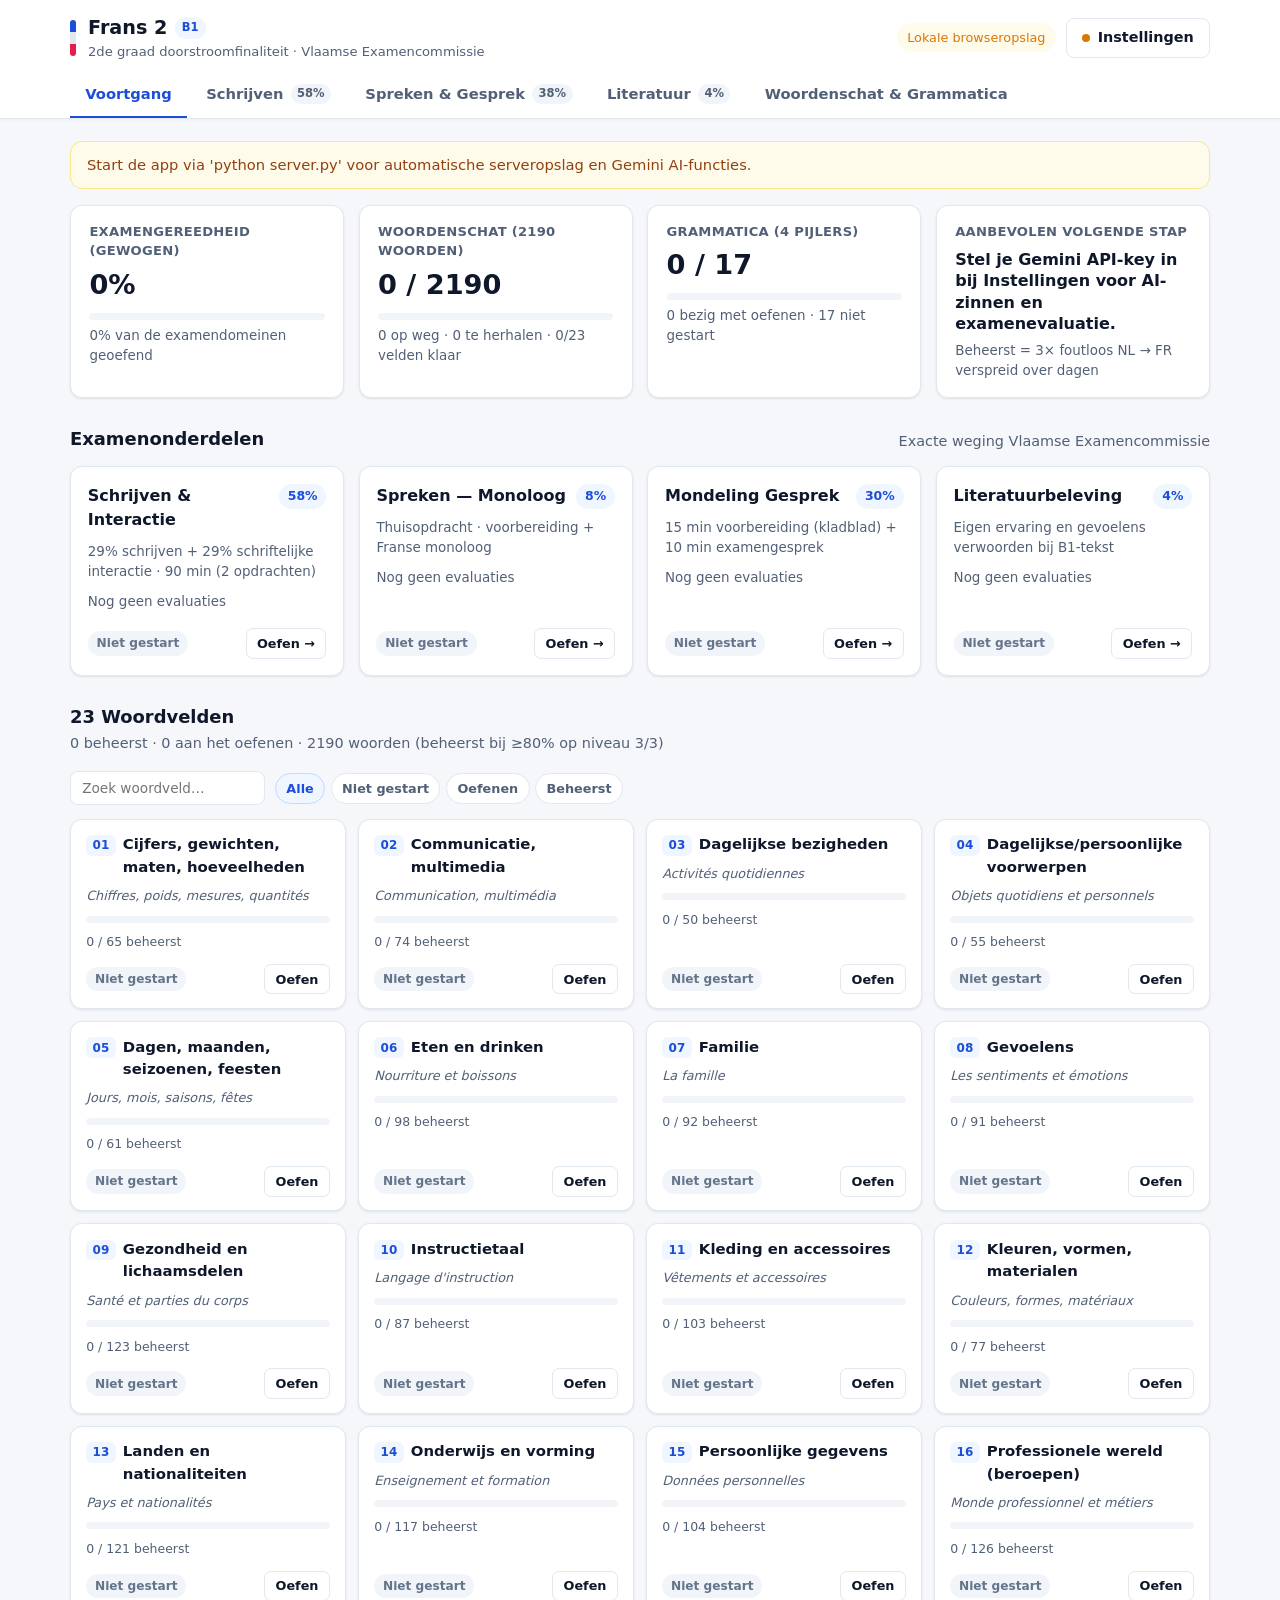
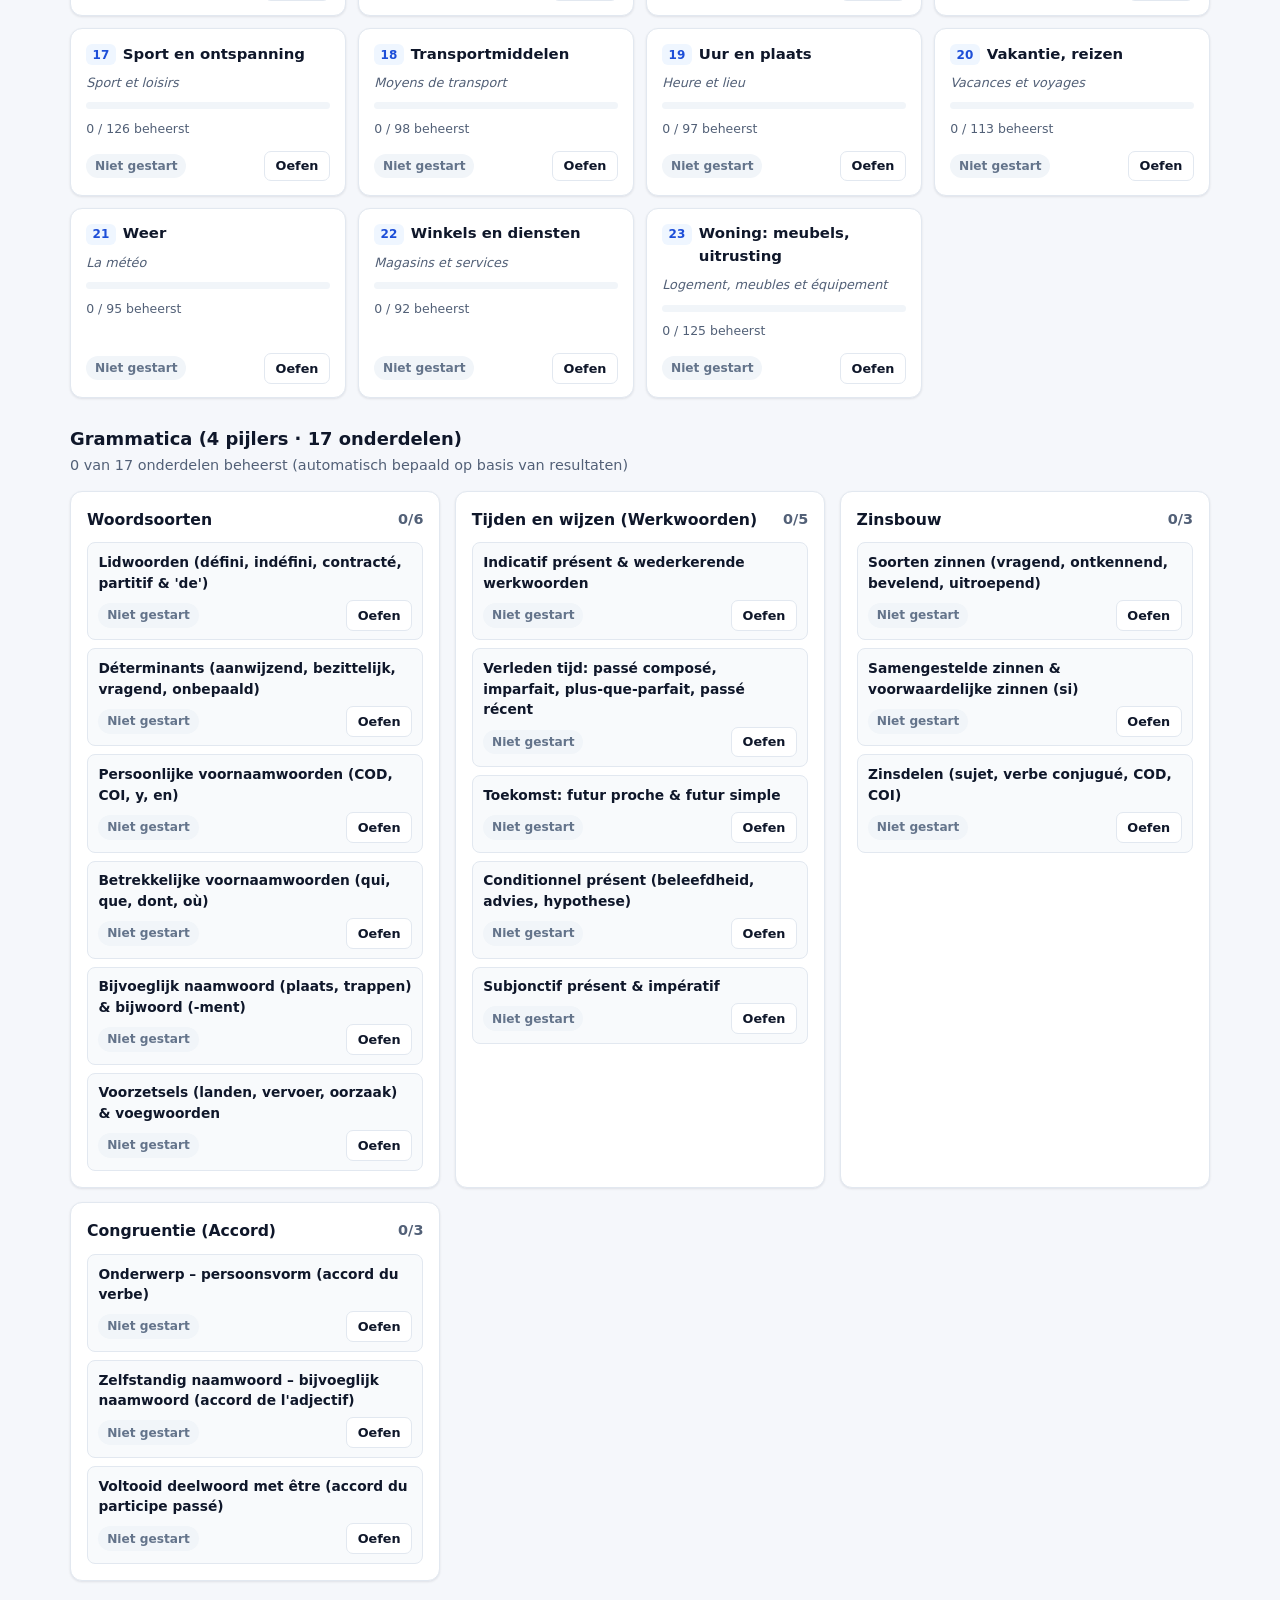
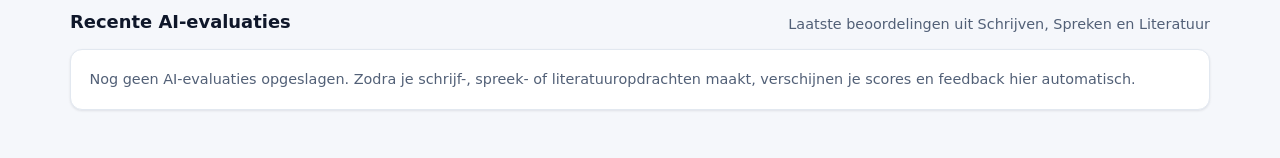
==== commit 436c88d6: "feat: writing and written interaction module (58%) with strict exam mode, 7-criteria AI eval and arc" ====
--- a/index.html
+++ b/index.html
@@ -93,12 +93,36 @@
       <div class="card" id="dashboard-history"></div>
     </section>
 
-    <!-- TAB 2: SCHRIJVEN (FASE 4) -->
+    <!-- TAB 2: SCHRIJVEN & SCHRIFTELIJKE INTERACTIE (58%) -->
     <section id="tab-schrijven" class="tab-panel">
-      <div class="card empty-module">
-        <h2>Schrijven &amp; Schriftelijke Interactie (58%)</h2>
-        <p class="muted">Wordt uitgebouwd in <strong>Fase 4</strong>: AI-examenopdrachten uit de 6 communicatieve doelen, 45/90 min afteltimer, schrijfveld zonder spellingcontrole, Van Dale &amp; Spelling.nu snelkoppelingen, en beoordeling op alle 7 examencriteria.</p>
-      </div>
+      <div class="card drill-controls">
+        <div class="mode-bar" id="write-mode-bar" style="border-top:none;padding-top:0;" role="tablist" aria-label="Schrijfmodus"></div>
+        <div class="drill-select-row" id="write-setup-row">
+          <div class="drill-field">
+            <label for="write-wf-select">Thema (woordveld)</label>
+            <select id="write-wf-select" class="input"></select>
+          </div>
+          <div class="drill-field">
+            <label for="write-doel-select">Communicatief doel</label>
+            <select id="write-doel-select" class="input"></select>
+          </div>
+          <div class="btn-row">
+            <button id="btn-write-random" class="btn btn-secondary" type="button" title="Kies een willekeurig thema en doel">🎲 Willekeurig</button>
+            <button id="btn-write-generate" class="btn btn-primary" type="button">✨ Genereer opdracht</button>
+          </div>
+        </div>
+      </div>
+
+      <div id="write-error" class="banner error hidden" role="alert"></div>
+      <div id="write-workspace"></div>
+
+      <div class="section-header">
+        <div>
+          <h2>Schrijfarchief</h2>
+          <span class="muted" id="write-archive-count">Eerdere opdrachten, teksten en 7-criteria feedback (ook handig voor de thuisleerkracht)</span>
+        </div>
+      </div>
+      <div id="write-archive"></div>
     </section>
 
     <!-- TAB 3: SPREKEN & GESPREK (FASE 5) -->
--- a/style.css
+++ b/style.css
@@ -969,6 +969,70 @@
   border: 1px solid #fcd34d;
 }
 
+.prev-feedback {
+  display: flex;
+  align-items: center;
+  justify-content: space-between;
+  gap: 0.75rem;
+  padding: 0.65rem 0.9rem;
+  border-radius: 10px;
+  font-size: 0.9rem;
+  margin-bottom: 0.8rem;
+  animation: fadeSlide 0.16s ease-out;
+}
+
+.prev-feedback.ok {
+  background: var(--ok-soft);
+  color: #065f46;
+  border: 1px solid #a7f3d0;
+}
+
+.prev-feedback.warn {
+  background: var(--warn-soft);
+  color: #92400e;
+  border: 1px solid #fde68a;
+}
+
+.prev-feedback.error {
+  background: #fef2f2;
+  color: #991b1b;
+  border: 1px solid #fecaca;
+}
+
+.prev-feedback-detail {
+  display: flex;
+  flex-direction: column;
+  gap: 0.12rem;
+}
+
+.prev-wrong-strike {
+  text-decoration: line-through;
+  opacity: 0.75;
+  margin-right: 0.35rem;
+}
+
+.prompt-hint-pill {
+  display: inline-block;
+  margin-top: 0.35rem;
+  font-size: 0.76rem;
+  font-weight: 600;
+  color: var(--primary);
+  background: var(--primary-soft);
+  padding: 0.12rem 0.55rem;
+  border-radius: 999px;
+}
+
+.kbd-hint {
+  font-size: 0.78rem;
+  color: var(--muted);
+  margin-top: 0.35rem;
+}
+
+@keyframes fadeSlide {
+  from { opacity: 0; transform: translateY(-4px); }
+  to { opacity: 1; transform: translateY(0); }
+}
+
 .ai-batch-bar {
   display: flex;
   align-items: center;
@@ -1390,6 +1454,385 @@
   margin: 0.4rem 0;
 }
 
+/* Tab 2: Writing & Written Interaction */
+.write-topbar {
+  display: flex;
+  align-items: center;
+  justify-content: space-between;
+  gap: 0.85rem;
+  flex-wrap: wrap;
+  padding: 0.85rem 1.05rem;
+  background: var(--surface);
+  border: 1px solid var(--border);
+  border-radius: var(--radius);
+  box-shadow: var(--shadow);
+  margin-bottom: 1rem;
+}
+
+.timer-box {
+  display: inline-flex;
+  align-items: center;
+  gap: 0.55rem;
+  flex-wrap: wrap;
+}
+
+.timer-display {
+  font-variant-numeric: tabular-nums;
+  font-size: 1.25rem;
+  font-weight: 800;
+  color: var(--primary-dark);
+  background: var(--primary-soft);
+  padding: 0.2rem 0.65rem;
+  border-radius: 8px;
+}
+
+.timer-display.overtime {
+  background: var(--warn-soft);
+  color: #b45309;
+  border: 1px solid #fcd34d;
+}
+
+.exam-strict-badge {
+  font-size: 0.76rem;
+  font-weight: 700;
+  padding: 0.22rem 0.6rem;
+  border-radius: 999px;
+  background: #fef2f2;
+  color: #991b1b;
+  border: 1px solid #fecaca;
+}
+
+.tool-link {
+  text-decoration: none;
+}
+
+.write-task-tabs {
+  display: flex;
+  gap: 0.5rem;
+  margin-bottom: 1rem;
+  flex-wrap: wrap;
+}
+
+.write-grid {
+  display: grid;
+  grid-template-columns: minmax(0, 1fr);
+  gap: 1rem;
+}
+
+.write-grid.with-helper {
+  grid-template-columns: minmax(0, 1.55fr) minmax(260px, 0.85fr);
+  align-items: start;
+}
+
+.prompt-card {
+  background: var(--surface);
+  border: 1px solid var(--border);
+  border-left: 4px solid var(--primary);
+  border-radius: var(--radius);
+  padding: 1.1rem 1.2rem;
+  box-shadow: var(--shadow);
+  margin-bottom: 1rem;
+}
+
+.prompt-card h3 {
+  margin: 0 0 0.45rem;
+  font-size: 1.08rem;
+}
+
+.prompt-meta {
+  display: flex;
+  gap: 0.45rem;
+  flex-wrap: wrap;
+  margin-bottom: 0.65rem;
+}
+
+.source-message {
+  background: var(--surface-alt);
+  border: 1px solid #cbd5e1;
+  border-radius: 10px;
+  padding: 0.85rem 1rem;
+  margin: 0.75rem 0;
+  white-space: pre-wrap;
+  font-size: 0.93rem;
+}
+
+.source-message-label {
+  font-size: 0.74rem;
+  font-weight: 700;
+  text-transform: uppercase;
+  letter-spacing: 0.04em;
+  color: var(--primary);
+  margin-bottom: 0.35rem;
+  display: block;
+}
+
+.req-list {
+  margin: 0.5rem 0 0;
+  padding-left: 1.2rem;
+  font-size: 0.92rem;
+}
+
+.req-list li {
+  margin-bottom: 0.25rem;
+}
+
+.write-editor {
+  width: 100%;
+  min-height: 290px;
+  font: inherit;
+  font-size: 1rem;
+  line-height: 1.65;
+  padding: 0.95rem 1.05rem;
+  border: 1.5px solid var(--border);
+  border-radius: 10px;
+  background: #fff;
+  color: var(--text);
+  resize: vertical;
+}
+
+.write-editor:focus {
+  outline: none;
+  border-color: var(--primary);
+  box-shadow: 0 0 0 3px rgba(37, 99, 235, 0.14);
+}
+
+.scratchpad-editor {
+  width: 100%;
+  min-height: 120px;
+  font: inherit;
+  font-size: 0.88rem;
+  line-height: 1.5;
+  padding: 0.65rem 0.75rem;
+  border: 1px solid var(--border);
+  border-radius: 8px;
+  background: var(--surface-alt);
+  color: var(--text);
+  resize: vertical;
+}
+
+.editor-footer {
+  display: flex;
+  align-items: center;
+  justify-content: space-between;
+  gap: 0.75rem;
+  flex-wrap: wrap;
+  margin-top: 0.7rem;
+}
+
+.word-counter {
+  font-size: 0.86rem;
+  font-weight: 600;
+  color: var(--muted);
+}
+
+.word-counter.in-range {
+  color: var(--ok);
+}
+
+.helper-panel {
+  background: var(--surface);
+  border: 1px solid var(--border);
+  border-radius: var(--radius);
+  padding: 1rem;
+  box-shadow: var(--shadow);
+  display: flex;
+  flex-direction: column;
+  gap: 0.85rem;
+}
+
+.helper-panel h4 {
+  margin: 0 0 0.35rem;
+  font-size: 0.86rem;
+  text-transform: uppercase;
+  letter-spacing: 0.03em;
+  color: var(--primary-dark);
+}
+
+.connector-group {
+  margin-bottom: 0.45rem;
+  font-size: 0.84rem;
+}
+
+.connector-group strong {
+  color: var(--text);
+}
+
+.connector-tags {
+  display: flex;
+  flex-wrap: wrap;
+  gap: 0.3rem;
+  margin-top: 0.2rem;
+}
+
+.connector-tag {
+  border: 1px solid #dbeafe;
+  background: var(--primary-soft);
+  color: var(--primary-dark);
+  border-radius: 6px;
+  padding: 0.12rem 0.45rem;
+  font: inherit;
+  font-size: 0.78rem;
+  cursor: pointer;
+}
+
+.connector-tag:hover {
+  background: #dbeafe;
+}
+
+/* Evaluation Results */
+.eval-card {
+  background: var(--surface);
+  border: 1px solid var(--border);
+  border-radius: var(--radius);
+  padding: 1.2rem;
+  box-shadow: var(--shadow);
+  margin-top: 1rem;
+}
+
+.eval-header {
+  display: flex;
+  align-items: center;
+  justify-content: space-between;
+  gap: 1rem;
+  flex-wrap: wrap;
+  padding-bottom: 0.85rem;
+  border-bottom: 1px solid var(--border);
+  margin-bottom: 1rem;
+}
+
+.eval-score-big {
+  font-size: 1.85rem;
+  font-weight: 800;
+  color: var(--primary);
+}
+
+.growth-pill {
+  font-size: 0.82rem;
+  font-weight: 700;
+  padding: 0.2rem 0.6rem;
+  border-radius: 999px;
+  background: var(--ok-soft);
+  color: var(--ok);
+}
+
+.criteria-grid {
+  display: grid;
+  grid-template-columns: repeat(auto-fill, minmax(260px, 1fr));
+  gap: 0.65rem;
+  margin: 0.9rem 0 1.1rem;
+}
+
+.crit-card {
+  padding: 0.7rem 0.85rem;
+  border: 1px solid var(--border);
+  border-radius: 9px;
+  background: var(--surface-alt);
+}
+
+.crit-top {
+  display: flex;
+  justify-content: space-between;
+  align-items: center;
+  gap: 0.5rem;
+  margin-bottom: 0.25rem;
+  font-size: 0.88rem;
+  font-weight: 700;
+}
+
+.crit-fb {
+  font-size: 0.84rem;
+  color: var(--muted);
+  margin: 0;
+}
+
+.mistakes-list {
+  display: flex;
+  flex-direction: column;
+  gap: 0.55rem;
+  margin: 0.6rem 0 1rem;
+}
+
+.mistake-item {
+  padding: 0.7rem 0.9rem;
+  border-radius: 9px;
+  background: var(--warn-soft);
+  border: 1px solid #fde68a;
+  font-size: 0.88rem;
+}
+
+.mistake-quote {
+  font-family: ui-monospace, SFMono-Regular, Consolas, monospace;
+  font-size: 0.84rem;
+  background: rgba(255, 255, 255, 0.75);
+  padding: 0.1rem 0.35rem;
+  border-radius: 4px;
+  color: #991b1b;
+}
+
+/* Archive */
+.archive-list {
+  display: flex;
+  flex-direction: column;
+  gap: 0.7rem;
+}
+
+.archive-item {
+  background: var(--surface);
+  border: 1px solid var(--border);
+  border-radius: var(--radius);
+  box-shadow: var(--shadow);
+  overflow: hidden;
+}
+
+.archive-summary {
+  list-style: none;
+  cursor: pointer;
+  padding: 0.85rem 1.05rem;
+  display: flex;
+  align-items: center;
+  justify-content: space-between;
+  gap: 0.85rem;
+  flex-wrap: wrap;
+}
+
+.archive-summary::-webkit-details-marker {
+  display: none;
+}
+
+.archive-summary:hover {
+  background: var(--surface-alt);
+}
+
+.archive-body {
+  padding: 0 1.05rem 1.05rem;
+  border-top: 1px solid var(--border);
+}
+
+.archive-text-box {
+  background: var(--surface-alt);
+  border: 1px solid var(--border);
+  border-radius: 8px;
+  padding: 0.75rem 0.9rem;
+  white-space: pre-wrap;
+  font-size: 0.92rem;
+  margin: 0.5rem 0 0.85rem;
+}
+
+.history-row.clickable {
+  cursor: pointer;
+}
+
+.history-row.clickable:hover {
+  border-color: #93c5fd;
+  background: var(--primary-soft);
+}
+
+@media (max-width: 900px) {
+  .write-grid.with-helper {
+    grid-template-columns: 1fr;
+  }
+}
+
 @media (max-width: 640px) {
   .topbar-inner {
     padding: 0.7rem 0.9rem 0.5rem;
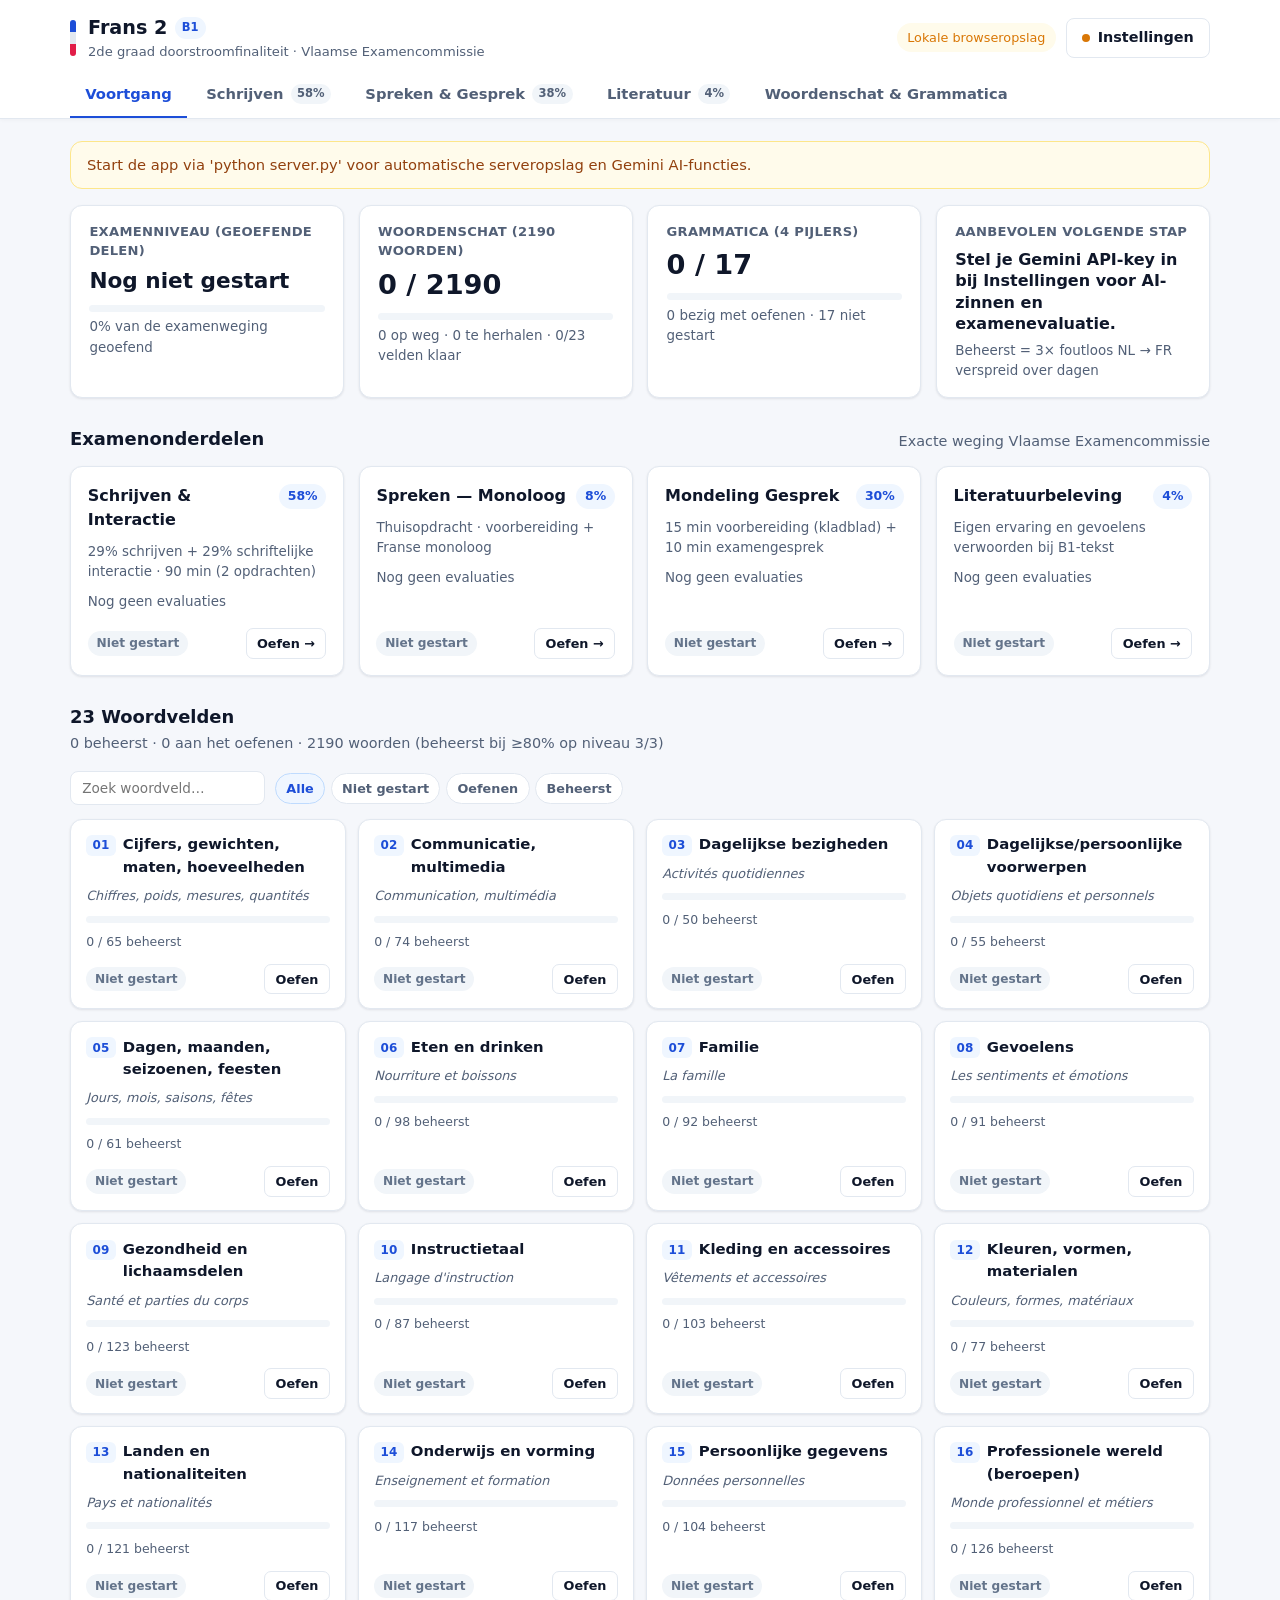
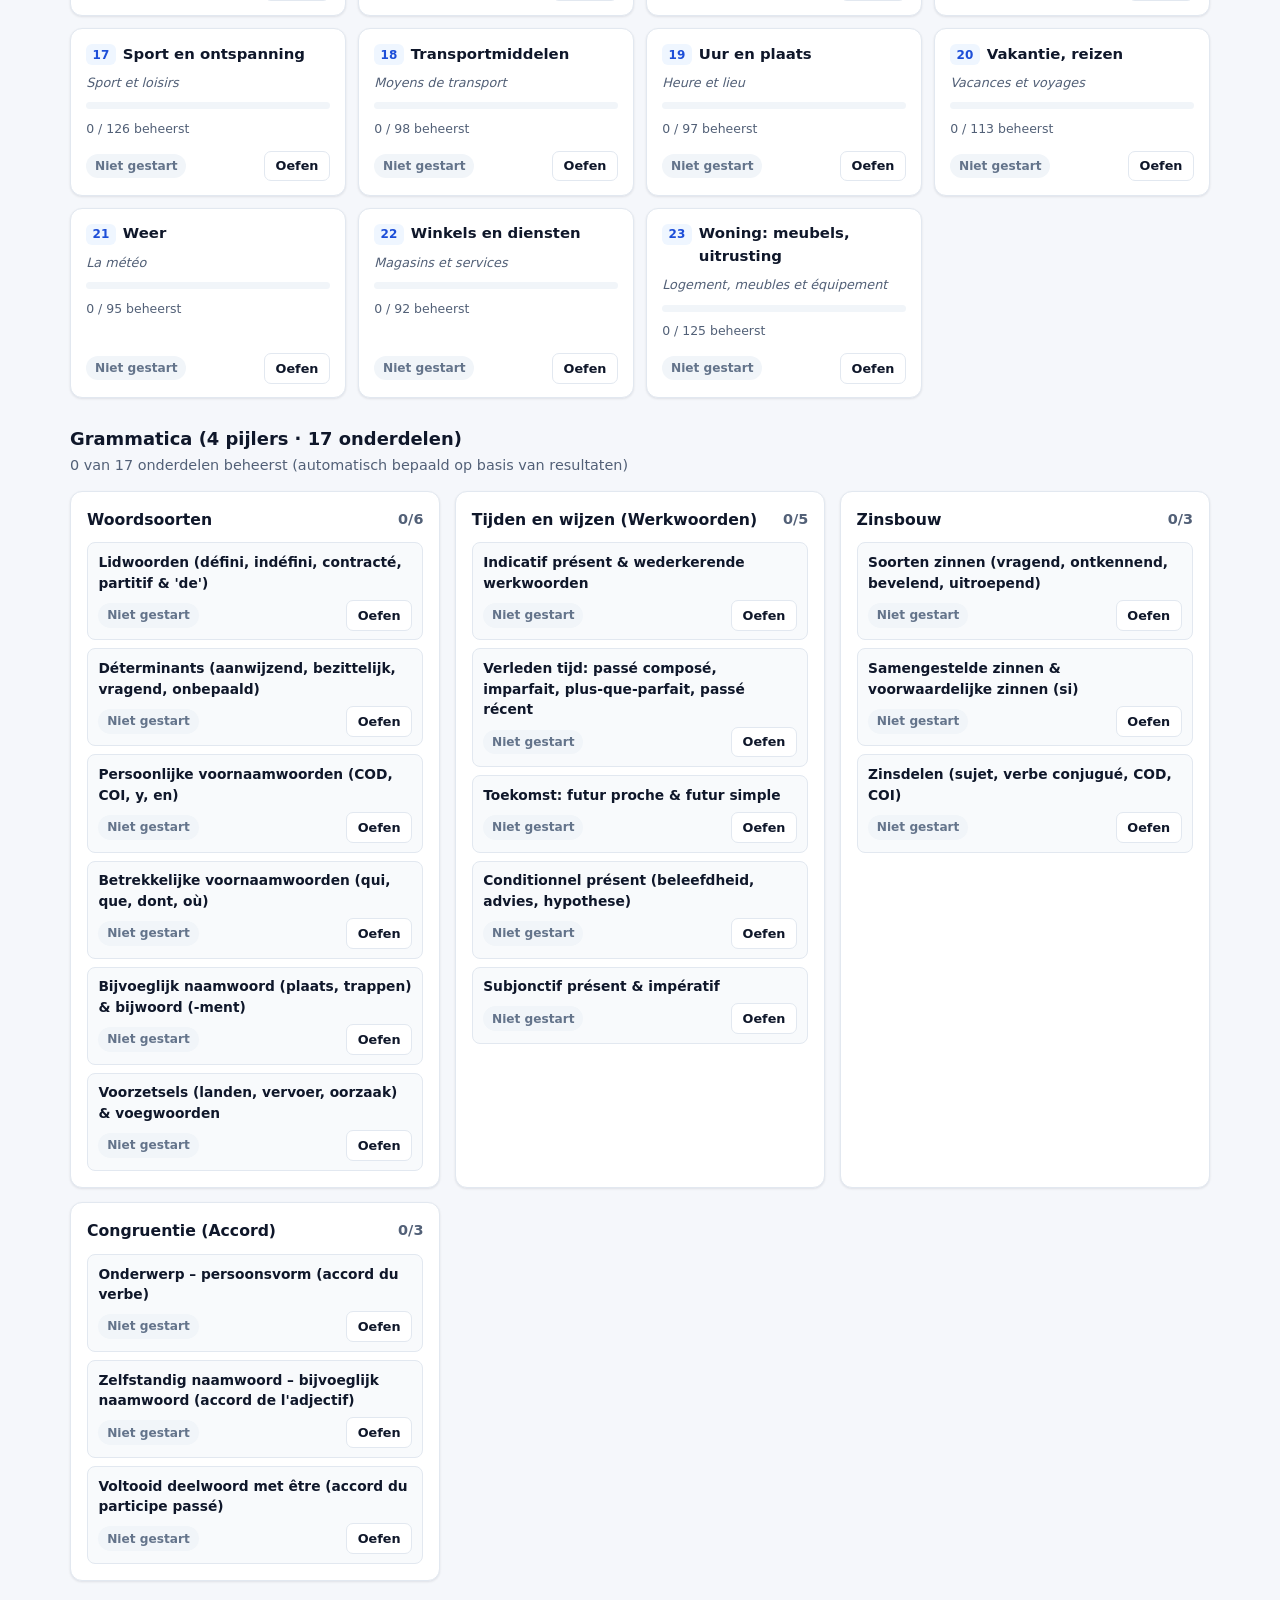
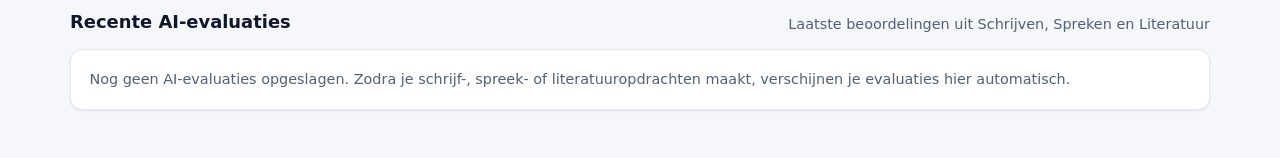
==== commit e4d8c39d: "feat: speaking monologue (8%) and interactive examiner dialogue (30%) via Gemini Audio" ====
--- a/index.html
+++ b/index.html
@@ -125,12 +125,36 @@
       <div id="write-archive"></div>
     </section>
 
-    <!-- TAB 3: SPREKEN & GESPREK (FASE 5) -->
+    <!-- TAB 3: SPREKEN & GESPREK (38%) -->
     <section id="tab-spreken" class="tab-panel">
-      <div class="card empty-module">
-        <h2>Spreken &amp; Gesprek (38%)</h2>
-        <p class="muted">Wordt uitgebouwd in <strong>Fase 5</strong>: Monoloog (8%) en interactief Examengesprek (30%, 15 min voorbereiding + 10 min dialoog) met 3-traps spraakoplossing (Web Speech API, audio-opname naar Gemini met uitspraakfeedback, en chat-fallback).</p>
-      </div>
+      <div class="card drill-controls">
+        <div class="mode-bar" id="speak-mode-bar" style="border-top:none;padding-top:0;" role="tablist" aria-label="Spreekmodus"></div>
+        <div class="drill-select-row" id="speak-setup-row">
+          <div class="drill-field">
+            <label for="speak-wf-select">Thema (woordveld)</label>
+            <select id="speak-wf-select" class="input"></select>
+          </div>
+          <div class="drill-field">
+            <label for="speak-doel-select">Communicatief doel</label>
+            <select id="speak-doel-select" class="input"></select>
+          </div>
+          <div class="btn-row">
+            <button id="btn-speak-random" class="btn btn-secondary" type="button" title="Kies willekeurig thema en doel">🎲 Willekeurig</button>
+            <button id="btn-speak-generate" class="btn btn-primary" type="button">✨ Genereer opdracht</button>
+          </div>
+        </div>
+      </div>
+
+      <div id="speak-error" class="banner error hidden" role="alert"></div>
+      <div id="speak-workspace"></div>
+
+      <div class="section-header">
+        <div>
+          <h2>Spreekarchief</h2>
+          <span class="muted" id="speak-archive-count">Eerdere monologen en gesprekken met transcript en 5-categorieën feedback</span>
+        </div>
+      </div>
+      <div id="speak-archive"></div>
     </section>
 
     <!-- TAB 4: LITERATUURBELEVING (FASE 6) -->
--- a/style.css
+++ b/style.css
@@ -1455,6 +1455,44 @@
 }
 
 /* Tab 2: Writing & Written Interaction */
+.write-stepper {
+  display: flex;
+  align-items: center;
+  gap: 0.5rem;
+  flex-wrap: wrap;
+  margin-bottom: 0.9rem;
+}
+
+.step-pill {
+  display: inline-flex;
+  align-items: center;
+  gap: 0.35rem;
+  font-size: 0.82rem;
+  font-weight: 700;
+  padding: 0.32rem 0.75rem;
+  border-radius: 999px;
+  background: var(--idle-soft);
+  color: var(--idle);
+  border: 1px solid var(--border);
+}
+
+.step-pill.active {
+  background: var(--primary);
+  color: #fff;
+  border-color: var(--primary);
+}
+
+.step-pill.done {
+  background: var(--ok-soft);
+  color: var(--ok);
+  border-color: #a7f3d0;
+}
+
+.step-sep {
+  color: var(--muted);
+  font-weight: 700;
+}
+
 .write-topbar {
   display: flex;
   align-items: center;
@@ -1706,13 +1744,65 @@
   color: var(--primary);
 }
 
+.cat-badge {
+  display: inline-flex;
+  align-items: center;
+  font-size: 0.8rem;
+  font-weight: 700;
+  padding: 0.22rem 0.65rem;
+  border-radius: 999px;
+  white-space: nowrap;
+}
+
+.cat-badge-lg {
+  font-size: 1rem;
+  padding: 0.38rem 0.95rem;
+}
+
+.cat-onvoldoende {
+  background: #fef2f2;
+  color: #b91c1c;
+  border: 1px solid #fecaca;
+}
+
+.cat-bijna {
+  background: var(--warn-soft);
+  color: #b45309;
+  border: 1px solid #fcd34d;
+}
+
+.cat-voldoende {
+  background: var(--primary-soft);
+  color: var(--primary);
+  border: 1px solid #bfdbfe;
+}
+
+.cat-goed {
+  background: var(--ok-soft);
+  color: #047857;
+  border: 1px solid #a7f3d0;
+}
+
+.cat-excellent {
+  background: #059669;
+  color: #ffffff;
+  border: 1px solid #047857;
+}
+
 .growth-pill {
   font-size: 0.82rem;
   font-weight: 700;
-  padding: 0.2rem 0.6rem;
+  padding: 0.22rem 0.65rem;
   border-radius: 999px;
+  background: var(--surface-alt);
+  color: var(--text);
+  border: 1px solid var(--border);
+}
+
+.growth-pill.up {
   background: var(--ok-soft);
   color: var(--ok);
+  border-color: #a7f3d0;
 }
 
 .criteria-grid {
@@ -1825,6 +1915,152 @@
 .history-row.clickable:hover {
   border-color: #93c5fd;
   background: var(--primary-soft);
+}
+
+/* Tab 3: Speaking & Interactive Dialogue */
+.recorder-box {
+  display: flex;
+  flex-direction: column;
+  align-items: center;
+  gap: 0.75rem;
+  padding: 1.3rem 1.1rem;
+  border: 1.5px dashed #cbd5e1;
+  border-radius: 12px;
+  background: var(--surface-alt);
+  text-align: center;
+}
+
+.recorder-box.recording {
+  border-style: solid;
+  border-color: var(--accent);
+  background: #fff1f2;
+}
+
+.btn-record {
+  background: var(--primary);
+  color: #fff;
+  padding: 0.75rem 1.4rem;
+  font-size: 1rem;
+  border-radius: 999px;
+  box-shadow: 0 3px 10px rgba(29, 78, 216, 0.22);
+}
+
+.btn-record:hover:not(:disabled) {
+  background: var(--primary-dark);
+}
+
+.btn-record.is-recording {
+  background: var(--accent);
+  box-shadow: 0 0 0 4px rgba(225, 29, 72, 0.2);
+  animation: recPulse 1.3s ease-in-out infinite;
+}
+
+.rec-timer {
+  font-variant-numeric: tabular-nums;
+  font-size: 1.15rem;
+  font-weight: 800;
+  color: var(--accent);
+}
+
+.audio-preview {
+  width: 100%;
+  max-width: 440px;
+}
+
+.fallback-bar {
+  display: flex;
+  align-items: center;
+  justify-content: center;
+  gap: 0.55rem;
+  flex-wrap: wrap;
+  margin-top: 0.25rem;
+}
+
+/* Dialogue chat log */
+.dialogue-log {
+  display: flex;
+  flex-direction: column;
+  gap: 0.65rem;
+  max-height: 410px;
+  overflow-y: auto;
+  padding: 0.85rem;
+  border: 1px solid var(--border);
+  border-radius: 10px;
+  background: var(--surface-alt);
+  margin-bottom: 0.85rem;
+}
+
+.bubble {
+  max-width: 86%;
+  padding: 0.7rem 0.95rem;
+  border-radius: 12px;
+  font-size: 0.94rem;
+  line-height: 1.5;
+}
+
+.bubble-examiner {
+  align-self: flex-start;
+  background: var(--surface);
+  border: 1px solid var(--border);
+  border-bottom-left-radius: 4px;
+}
+
+.bubble-student {
+  align-self: flex-end;
+  background: var(--primary-soft);
+  border: 1px solid #bfdbfe;
+  border-bottom-right-radius: 4px;
+}
+
+.bubble-role {
+  font-size: 0.73rem;
+  font-weight: 700;
+  text-transform: uppercase;
+  letter-spacing: 0.04em;
+  color: var(--muted);
+  margin-bottom: 0.25rem;
+  display: flex;
+  align-items: center;
+  justify-content: space-between;
+  gap: 0.5rem;
+}
+
+.audio-only-examiner {
+  display: flex;
+  align-items: center;
+  justify-content: space-between;
+  gap: 0.85rem;
+  flex-wrap: wrap;
+  padding: 1.1rem 1.2rem;
+  border-radius: 12px;
+  background: var(--primary-soft);
+  border: 1.5px solid #93c5fd;
+  margin-bottom: 0.9rem;
+}
+
+.chat-fallback-row {
+  display: flex;
+  gap: 0.5rem;
+  width: 100%;
+  margin-top: 0.45rem;
+}
+
+.chat-fallback-row .input {
+  flex: 1;
+}
+
+.pron-box {
+  padding: 0.75rem 0.95rem;
+  border-radius: 9px;
+  background: var(--primary-soft);
+  border: 1px solid #bfdbfe;
+  font-size: 0.9rem;
+  margin-bottom: 0.9rem;
+}
+
+@keyframes recPulse {
+  0%, 100% { box-shadow: 0 0 0 4px rgba(225, 29, 72, 0.22); }
+  50% { box-shadow: 0 0 0 9px rgba(225, 29, 72, 0.08); }
 }
 
 @media (max-width: 900px) {
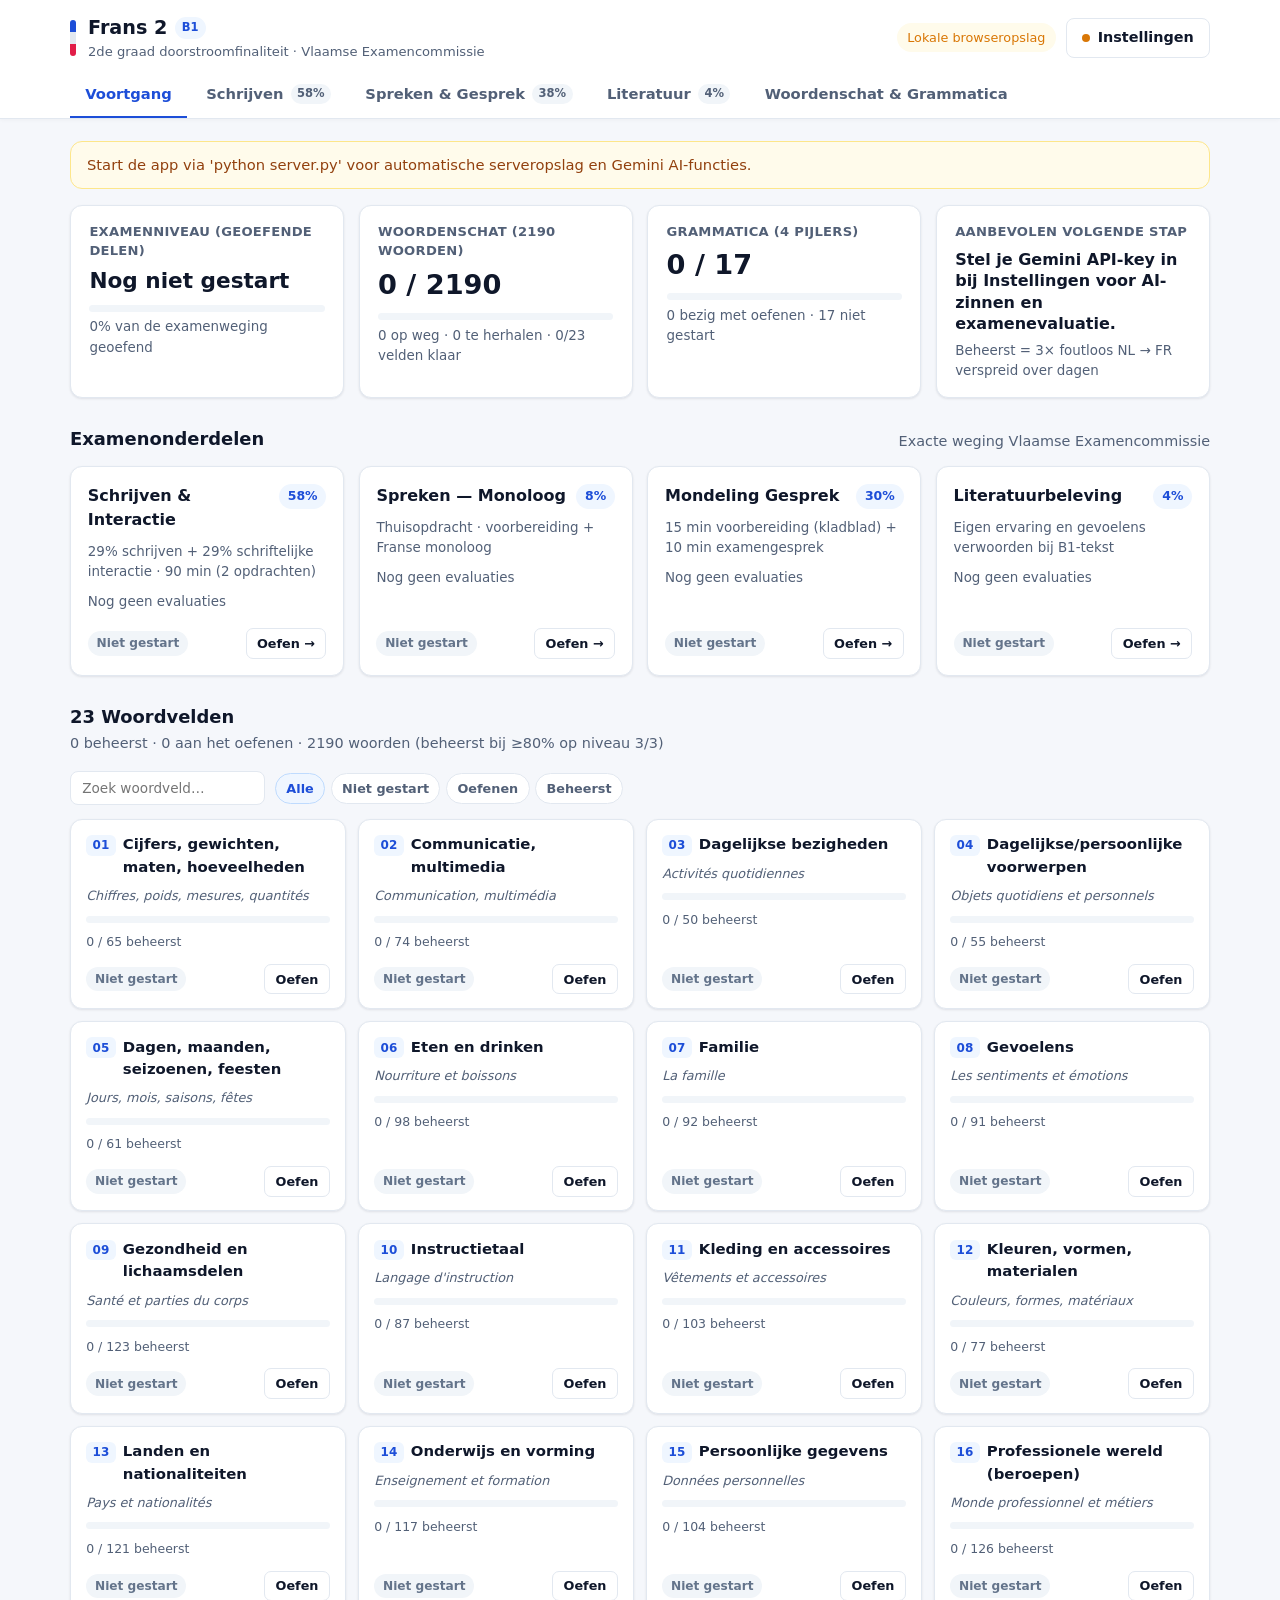
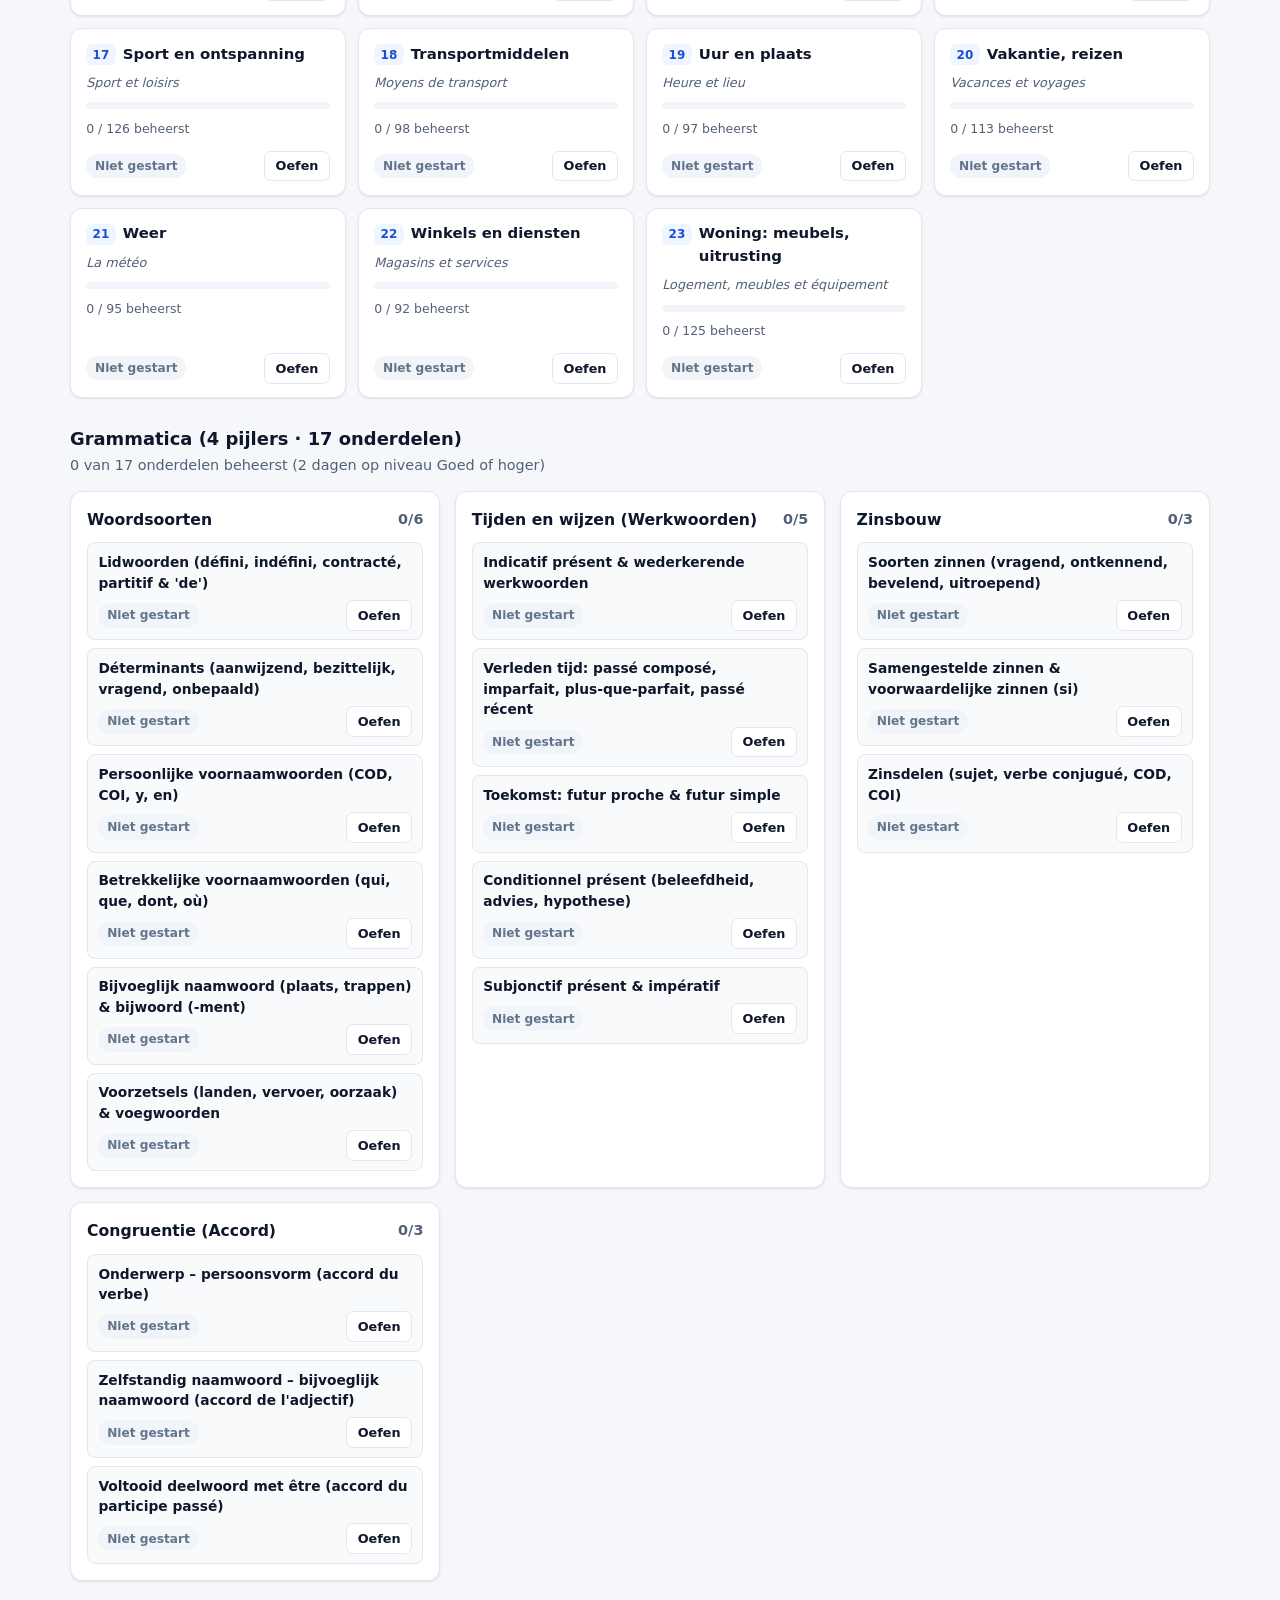
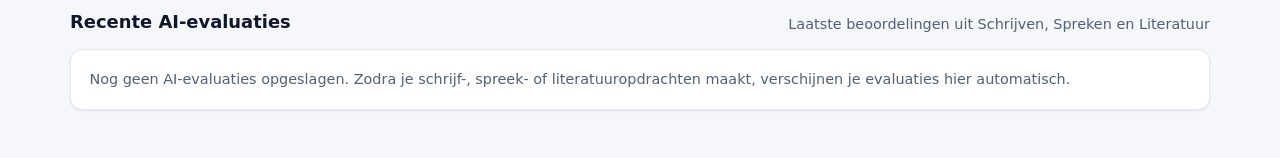
==== commit 9b5048d7: "feat: hybrid B1 grammar coach with 6 exercise types, spaced mastery and teacher panel" ====
--- a/index.html
+++ b/index.html
@@ -189,10 +189,30 @@
         <div id="vocab-stage" class="drill-stage"></div>
       </div>
       <div id="subtab-grammar" class="subtab-panel">
-        <div class="card empty-module">
-          <h2>Grammatica Coach (Fase 3B)</h2>
-          <p class="muted">Daarna: offline basisregels + 6 B1-oefentypes met LLM-validatie (invul, zinstransformatie, foutenjacht, zinnen combineren, micro-vertaling en mini-productie).</p>
-        </div>
+        <div class="card drill-controls">
+          <div class="drill-select-row">
+            <div class="drill-field drill-field-sm">
+              <label for="gr-pillar-select">Grammaticapijler</label>
+              <select id="gr-pillar-select" class="input"></select>
+            </div>
+            <div class="drill-field">
+              <label for="gr-topic-select">Onderdeel</label>
+              <select id="gr-topic-select" class="input"></select>
+            </div>
+            <div class="drill-status-wrap" id="gr-meta"></div>
+          </div>
+          <div class="mode-bar" id="gr-mode-bar" role="tablist" aria-label="Oefenvorm grammatica"></div>
+        </div>
+        <div id="gr-error" class="banner error hidden" role="alert"></div>
+        <div id="gr-stage" class="drill-stage"></div>
+
+        <div class="section-header">
+          <div>
+            <h2>Grammatica-archief</h2>
+            <span class="muted" id="gr-archive-count">Recente gemaakte oefenreeksen en feedback (handig voor de thuisleerkracht)</span>
+          </div>
+        </div>
+        <div id="gr-archive"></div>
       </div>
     </section>
   </main>
--- a/style.css
+++ b/style.css
@@ -2063,6 +2063,123 @@
   50% { box-shadow: 0 0 0 9px rgba(225, 29, 72, 0.08); }
 }
 
+/* Tab 5b: Grammar Coach & Teacher Panel */
+.gr-question-list {
+  display: flex;
+  flex-direction: column;
+  gap: 0.85rem;
+}
+
+.gr-q-card {
+  background: var(--surface);
+  border: 1.5px solid var(--border);
+  border-radius: var(--radius);
+  padding: 1rem 1.1rem;
+  box-shadow: var(--shadow);
+}
+
+.gr-q-card.verdict-juist {
+  border-color: #a7f3d0;
+  background: #f6fef9;
+}
+
+.gr-q-card.verdict-bijna {
+  border-color: #fcd34d;
+  background: var(--warn-soft);
+}
+
+.gr-q-card.verdict-fout {
+  border-color: #fecaca;
+  background: #fff7f7;
+}
+
+.gr-q-top {
+  display: flex;
+  align-items: center;
+  justify-content: space-between;
+  gap: 0.5rem;
+  flex-wrap: wrap;
+  margin-bottom: 0.45rem;
+}
+
+.gr-type-tag {
+  font-size: 0.74rem;
+  font-weight: 700;
+  text-transform: uppercase;
+  letter-spacing: 0.03em;
+  padding: 0.16rem 0.55rem;
+  border-radius: 999px;
+  background: var(--primary-soft);
+  color: var(--primary);
+}
+
+.gr-q-prompt {
+  font-weight: 600;
+  font-size: 0.96rem;
+  margin: 0 0 0.35rem;
+}
+
+.gr-q-context {
+  font-size: 0.94rem;
+  padding: 0.55rem 0.75rem;
+  border-radius: 8px;
+  background: var(--surface-alt);
+  border: 1px solid var(--border);
+  margin: 0.35rem 0 0.65rem;
+}
+
+.gr-q-feedback {
+  margin-top: 0.6rem;
+  padding: 0.65rem 0.8rem;
+  border-radius: 8px;
+  background: rgba(255, 255, 255, 0.85);
+  border: 1px solid var(--border);
+  font-size: 0.88rem;
+}
+
+.weak-tags {
+  display: flex;
+  flex-wrap: wrap;
+  gap: 0.35rem;
+  margin-top: 0.35rem;
+}
+
+.weak-tag {
+  font-size: 0.76rem;
+  font-weight: 600;
+  padding: 0.16rem 0.55rem;
+  border-radius: 999px;
+  background: var(--warn-soft);
+  color: #92400e;
+  border: 1px solid #fde68a;
+}
+
+.teacher-focus-banner {
+  padding: 0.65rem 0.85rem;
+  border-radius: 9px;
+  background: var(--primary-soft);
+  border: 1px solid #bfdbfe;
+  font-size: 0.86rem;
+  margin-bottom: 0.85rem;
+}
+
+.custom-ex-row {
+  display: flex;
+  align-items: flex-start;
+  justify-content: space-between;
+  gap: 0.75rem;
+  padding: 0.75rem 0.9rem;
+  border: 1px solid var(--border);
+  border-radius: 9px;
+  background: var(--surface-alt);
+}
+
+.form-grid-2 {
+  display: grid;
+  grid-template-columns: repeat(auto-fit, minmax(230px, 1fr));
+  gap: 0.75rem;
+}
+
 @media (max-width: 900px) {
   .write-grid.with-helper {
     grid-template-columns: 1fr;
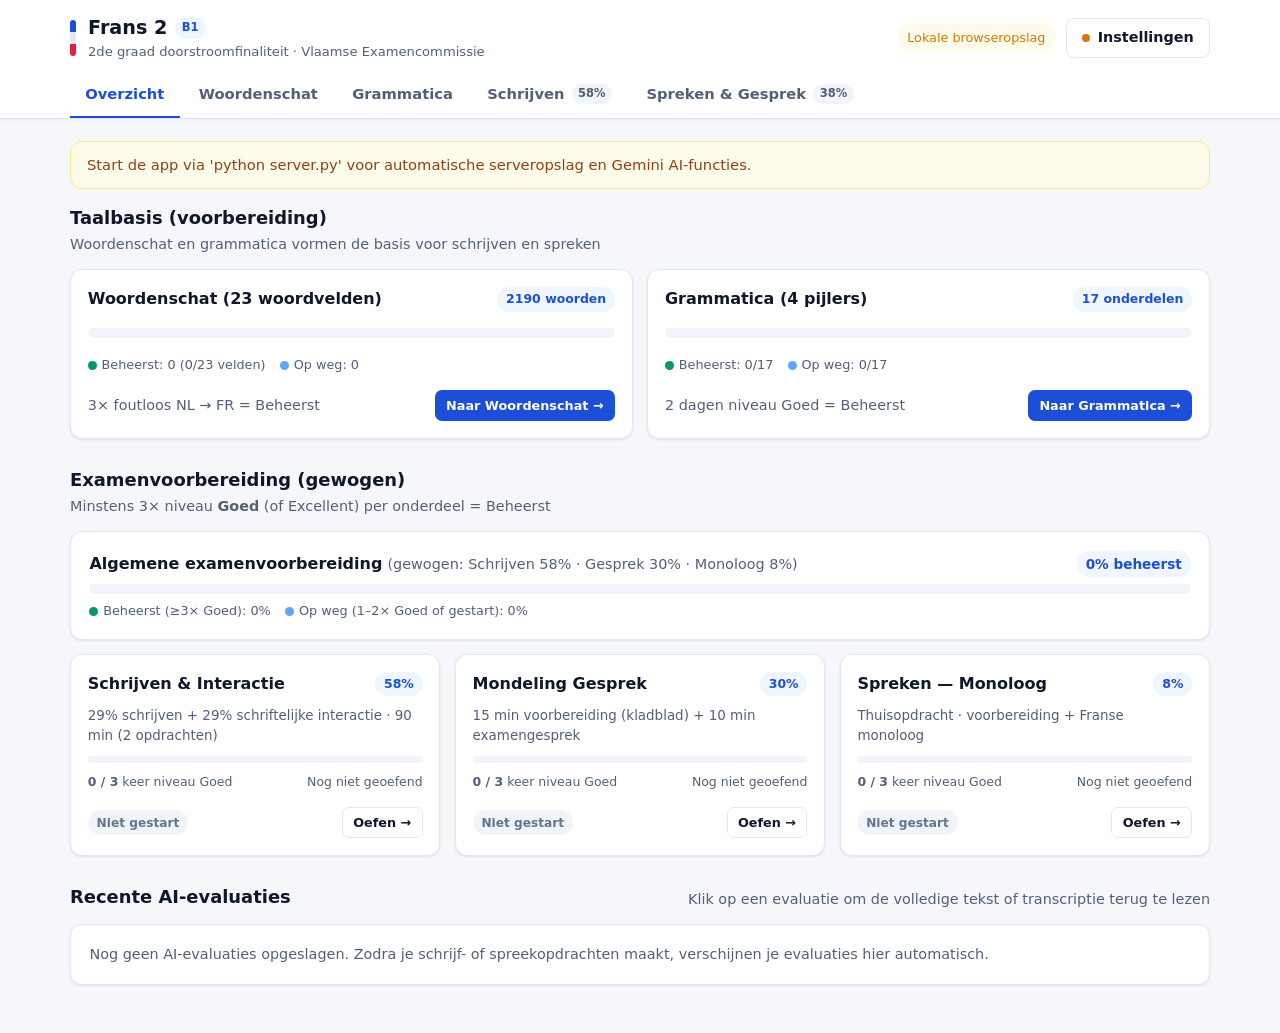
==== commit 0aaab52a: "refactor: split vocab/grammar tabs, clean overview dashboard, stacked bars and 3x-Goed mastery" ====
--- a/index.html
+++ b/index.html
@@ -28,7 +28,13 @@
 
     <nav class="tabbar" aria-label="Hoofdnavigatie">
       <button class="tab-btn active" data-tab="dashboard" type="button">
-        <span>Voortgang</span>
+        <span>Overzicht</span>
+      </button>
+      <button class="tab-btn" data-tab="vocab" type="button">
+        <span>Woordenschat</span>
+      </button>
+      <button class="tab-btn" data-tab="grammar" type="button">
+        <span>Grammatica</span>
       </button>
       <button class="tab-btn" data-tab="schrijven" type="button">
         <span>Schrijven</span>
@@ -38,62 +44,122 @@
         <span>Spreken &amp; Gesprek</span>
         <span class="tab-weight">38%</span>
       </button>
-      <button class="tab-btn" data-tab="literatuur" type="button">
-        <span>Literatuur</span>
-        <span class="tab-weight">4%</span>
-      </button>
-      <button class="tab-btn" data-tab="drill" type="button">
-        <span>Woordenschat &amp; Grammatica</span>
-      </button>
     </nav>
   </header>
 
   <main class="container">
     <div id="global-banner" class="banner hidden" role="alert"></div>
 
-    <!-- TAB 1: VOORTGANGSDASHBOARD -->
+    <!-- TAB 1: OVERZICHT (ENKEL HOOFDONDERDELEN) -->
     <section id="tab-dashboard" class="tab-panel active">
-      <div class="kpi-grid" id="dashboard-kpis"></div>
-
-      <div class="section-header">
-        <h2>Examenonderdelen</h2>
-        <span class="muted">Exacte weging Vlaamse Examencommissie</span>
-      </div>
+      <div class="section-header" style="margin-top:0;">
+        <div>
+          <h2>Taalbasis (voorbereiding)</h2>
+          <span class="muted">Woordenschat en grammatica vormen de basis voor schrijven en spreken</span>
+        </div>
+      </div>
+      <div class="base-grid" id="dashboard-base-cards"></div>
+
+      <div class="section-header">
+        <div>
+          <h2>Examenvoorbereiding (gewogen)</h2>
+          <span class="muted">Minstens 3× niveau <strong>Goed</strong> (of Excellent) per onderdeel = Beheerst</span>
+        </div>
+      </div>
+      <div class="card" id="dashboard-exam-overall" style="margin-bottom:0.9rem;"></div>
       <div class="exam-grid" id="dashboard-exam-cards"></div>
 
       <div class="section-header">
-        <div>
-          <h2>23 Woordvelden</h2>
-          <span class="muted" id="wf-summary-text"></span>
-        </div>
-        <div class="toolbar">
-          <input id="wf-search" class="input input-sm" type="search" placeholder="Zoek woordveld…" aria-label="Zoek woordveld" />
-          <div class="filter-group" id="wf-filters">
-            <button class="chip active" data-filter="all" type="button">Alle</button>
-            <button class="chip" data-filter="niet_gestart" type="button">Niet gestart</button>
-            <button class="chip" data-filter="oefenen" type="button">Oefenen</button>
-            <button class="chip" data-filter="beheerst" type="button">Beheerst</button>
-          </div>
-        </div>
-      </div>
-      <div class="wf-grid" id="dashboard-wf-grid"></div>
-
-      <div class="section-header">
-        <div>
-          <h2>Grammatica (4 pijlers · 17 onderdelen)</h2>
-          <span class="muted" id="gr-summary-text"></span>
-        </div>
-      </div>
-      <div class="gr-pillars" id="dashboard-gr-pillars"></div>
-
-      <div class="section-header">
         <h2>Recente AI-evaluaties</h2>
-        <span class="muted">Laatste beoordelingen uit Schrijven, Spreken en Literatuur</span>
+        <span class="muted">Klik op een evaluatie om de volledige tekst of transcriptie terug te lezen</span>
       </div>
       <div class="card" id="dashboard-history"></div>
     </section>
 
-    <!-- TAB 2: SCHRIJVEN & SCHRIFTELIJKE INTERACTIE (58%) -->
+    <!-- TAB 2: WOORDENSCHAT (OVERZICHTSLIJST -> OEFENEN) -->
+    <section id="tab-vocab" class="tab-panel">
+      <div id="vocab-overview-view">
+        <div class="card" id="vocab-overall-card" style="margin-bottom:1rem;"></div>
+        <div class="section-header" style="margin-top:0.5rem;">
+          <div>
+            <h2>23 Woordvelden</h2>
+            <span class="muted" id="vocab-list-summary"></span>
+          </div>
+          <div class="toolbar">
+            <input id="wf-search" class="input input-sm" type="search" placeholder="Zoek woordveld…" aria-label="Zoek woordveld" />
+            <div class="filter-group" id="wf-filters">
+              <button class="chip active" data-filter="all" type="button">Alle</button>
+              <button class="chip" data-filter="niet_gestart" type="button">Niet gestart</button>
+              <button class="chip" data-filter="oefenen" type="button">Oefenen</button>
+              <button class="chip" data-filter="beheerst" type="button">Beheerst</button>
+            </div>
+          </div>
+        </div>
+        <div class="compact-list" id="vocab-wf-list"></div>
+      </div>
+
+      <div id="vocab-practice-view" class="hidden">
+        <div class="card drill-controls">
+          <div class="drill-select-row">
+            <button id="btn-vocab-back" class="btn btn-secondary btn-sm" type="button">← Alle 23 woordvelden</button>
+            <div class="drill-field">
+              <label for="vocab-wf-select">Woordveld</label>
+              <select id="vocab-wf-select" class="input"></select>
+            </div>
+            <div class="drill-field drill-field-sm" id="vocab-group-wrap">
+              <label for="vocab-group-select">Deelthema</label>
+              <select id="vocab-group-select" class="input"></select>
+            </div>
+            <div class="drill-status-wrap" id="vocab-wf-meta"></div>
+          </div>
+          <div class="mode-bar" id="vocab-mode-bar" role="tablist" aria-label="Oefenvorm woordenschat"></div>
+        </div>
+        <div id="vocab-stage" class="drill-stage"></div>
+      </div>
+    </section>
+
+    <!-- TAB 3: GRAMMATICA (OVERZICHTSLIJST -> REGEL + OEFENEN) -->
+    <section id="tab-grammar" class="tab-panel">
+      <div id="gr-overview-view">
+        <div class="card" id="gr-overall-card" style="margin-bottom:1rem;"></div>
+        <div class="section-header" style="margin-top:0.5rem;">
+          <div>
+            <h2>17 Grammatica-onderdelen (4 pijlers)</h2>
+            <span class="muted" id="gr-list-summary"></span>
+          </div>
+          <div class="filter-group" id="gr-pillar-filters"></div>
+        </div>
+        <div id="gr-topic-list"></div>
+      </div>
+
+      <div id="gr-practice-view" class="hidden">
+        <div class="card drill-controls">
+          <div class="drill-select-row">
+            <button id="btn-gr-back" class="btn btn-secondary btn-sm" type="button">← Alle 17 onderdelen</button>
+            <div class="drill-field">
+              <label for="gr-topic-select">Grammatica-onderdeel</label>
+              <select id="gr-topic-select" class="input"></select>
+            </div>
+            <div class="drill-status-wrap" id="gr-meta"></div>
+          </div>
+          <div class="mode-bar" id="gr-mode-bar" role="tablist" aria-label="Oefenvorm grammatica"></div>
+        </div>
+
+        <div id="gr-rule-card" class="card rule-always-card"></div>
+        <div id="gr-error" class="banner error hidden" role="alert"></div>
+        <div id="gr-stage" class="drill-stage"></div>
+
+        <div class="section-header">
+          <div>
+            <h2>Grammatica-archief</h2>
+            <span class="muted" id="gr-archive-count">Recente gemaakte oefenreeksen en feedback (handig voor de thuisleerkracht)</span>
+          </div>
+        </div>
+        <div id="gr-archive"></div>
+      </div>
+    </section>
+
+    <!-- TAB 4: SCHRIJVEN & SCHRIFTELIJKE INTERACTIE (58%) -->
     <section id="tab-schrijven" class="tab-panel">
       <div class="card drill-controls">
         <div class="mode-bar" id="write-mode-bar" style="border-top:none;padding-top:0;" role="tablist" aria-label="Schrijfmodus"></div>
@@ -125,7 +191,7 @@
       <div id="write-archive"></div>
     </section>
 
-    <!-- TAB 3: SPREKEN & GESPREK (38%) -->
+    <!-- TAB 5: SPREKEN & GESPREK (38%) -->
     <section id="tab-spreken" class="tab-panel">
       <div class="card drill-controls">
         <div class="mode-bar" id="speak-mode-bar" style="border-top:none;padding-top:0;" role="tablist" aria-label="Spreekmodus"></div>
@@ -155,65 +221,6 @@
         </div>
       </div>
       <div id="speak-archive"></div>
-    </section>
-
-    <!-- TAB 4: LITERATUURBELEVING (FASE 6) -->
-    <section id="tab-literatuur" class="tab-panel">
-      <div class="card empty-module">
-        <h2>Literatuurbeleving (4%)</h2>
-        <p class="muted">Wordt uitgebouwd in <strong>Fase 6</strong>: B1-gedicht of verhaalfragment met 2 persoonlijke reflectievragen over eigen gevoelens en ervaringen, inclusief AI-feedback.</p>
-      </div>
-    </section>
-
-    <!-- TAB 5: WOORDENSCHAT & GRAMMATICA (FASE 3A & 3B) -->
-    <section id="tab-drill" class="tab-panel">
-      <div class="subtab-bar">
-        <button class="subtab-btn active" data-subtab="vocab" type="button">Woordenschat (23 velden · offline)</button>
-        <button class="subtab-btn" data-subtab="grammar" type="button">Grammatica Coach (4 pijlers · hybride AI)</button>
-      </div>
-      <div id="subtab-vocab" class="subtab-panel active">
-        <div class="card drill-controls">
-          <div class="drill-select-row">
-            <div class="drill-field">
-              <label for="vocab-wf-select">Woordveld</label>
-              <select id="vocab-wf-select" class="input"></select>
-            </div>
-            <div class="drill-field drill-field-sm" id="vocab-group-wrap">
-              <label for="vocab-group-select">Deelthema</label>
-              <select id="vocab-group-select" class="input"></select>
-            </div>
-            <div class="drill-status-wrap" id="vocab-wf-meta"></div>
-          </div>
-          <div class="mode-bar" id="vocab-mode-bar" role="tablist" aria-label="Oefenvorm woordenschat"></div>
-        </div>
-        <div id="vocab-stage" class="drill-stage"></div>
-      </div>
-      <div id="subtab-grammar" class="subtab-panel">
-        <div class="card drill-controls">
-          <div class="drill-select-row">
-            <div class="drill-field drill-field-sm">
-              <label for="gr-pillar-select">Grammaticapijler</label>
-              <select id="gr-pillar-select" class="input"></select>
-            </div>
-            <div class="drill-field">
-              <label for="gr-topic-select">Onderdeel</label>
-              <select id="gr-topic-select" class="input"></select>
-            </div>
-            <div class="drill-status-wrap" id="gr-meta"></div>
-          </div>
-          <div class="mode-bar" id="gr-mode-bar" role="tablist" aria-label="Oefenvorm grammatica"></div>
-        </div>
-        <div id="gr-error" class="banner error hidden" role="alert"></div>
-        <div id="gr-stage" class="drill-stage"></div>
-
-        <div class="section-header">
-          <div>
-            <h2>Grammatica-archief</h2>
-            <span class="muted" id="gr-archive-count">Recente gemaakte oefenreeksen en feedback (handig voor de thuisleerkracht)</span>
-          </div>
-        </div>
-        <div id="gr-archive"></div>
-      </div>
     </section>
   </main>
 
--- a/style.css
+++ b/style.css
@@ -2180,7 +2180,173 @@
   gap: 0.75rem;
 }
 
+/* Stacked Progress Bars & Compact List View */
+.base-grid {
+  display: grid;
+  grid-template-columns: repeat(auto-fit, minmax(300px, 1fr));
+  gap: 0.9rem;
+}
+
+.stacked-bar {
+  display: flex;
+  height: 10px;
+  width: 100%;
+  border-radius: 999px;
+  background: var(--idle-soft);
+  overflow: hidden;
+  margin: 0.45rem 0;
+}
+
+.stacked-bar.compact {
+  height: 7px;
+  margin: 0;
+}
+
+.seg-mastered {
+  background: var(--ok);
+  transition: width 0.25s ease;
+}
+
+.seg-progress {
+  background: #60a5fa;
+  transition: width 0.25s ease;
+}
+
+.bar-legend {
+  display: flex;
+  align-items: center;
+  gap: 0.9rem;
+  flex-wrap: wrap;
+  font-size: 0.8rem;
+  color: var(--muted);
+}
+
+.legend-dot {
+  display: inline-block;
+  width: 9px;
+  height: 9px;
+  border-radius: 50%;
+  margin-right: 0.3rem;
+  vertical-align: middle;
+}
+
+.legend-dot.mastered {
+  background: var(--ok);
+}
+
+.legend-dot.progress {
+  background: #60a5fa;
+}
+
+.legend-dot.todo {
+  background: #cbd5e1;
+}
+
+.compact-list {
+  display: flex;
+  flex-direction: column;
+  gap: 0.45rem;
+}
+
+.list-group-title {
+  font-size: 0.92rem;
+  font-weight: 700;
+  color: var(--primary-dark);
+  margin: 1rem 0 0.45rem;
+  display: flex;
+  align-items: center;
+  justify-content: space-between;
+}
+
+.list-row {
+  background: var(--surface);
+  border: 1px solid var(--border);
+  border-radius: 10px;
+  padding: 0.65rem 0.9rem;
+  display: grid;
+  grid-template-columns: minmax(210px, 1.5fr) minmax(140px, 1fr) auto;
+  align-items: center;
+  gap: 0.85rem;
+  box-shadow: 0 1px 2px rgba(15, 23, 42, 0.03);
+}
+
+.list-row:hover {
+  border-color: #cbd5e1;
+}
+
+.list-row-main {
+  display: flex;
+  align-items: baseline;
+  gap: 0.5rem;
+  min-width: 0;
+}
+
+.list-row-titles {
+  min-width: 0;
+}
+
+.list-row-title {
+  font-weight: 600;
+  font-size: 0.93rem;
+}
+
+.list-row-sub {
+  font-size: 0.78rem;
+  color: var(--muted);
+  font-style: italic;
+}
+
+.list-row-bar {
+  display: flex;
+  flex-direction: column;
+  gap: 0.22rem;
+}
+
+.list-row-bar-meta {
+  display: flex;
+  justify-content: space-between;
+  font-size: 0.76rem;
+  color: var(--muted);
+  gap: 0.4rem;
+}
+
+.list-row-actions {
+  display: flex;
+  align-items: center;
+  gap: 0.45rem;
+  flex-wrap: wrap;
+  justify-content: flex-end;
+}
+
+.rule-always-card {
+  margin-bottom: 1rem;
+  border-left: 4px solid var(--primary);
+  background: var(--surface);
+}
+
+.rule-always-head {
+  display: flex;
+  align-items: center;
+  justify-content: space-between;
+  gap: 0.75rem;
+  flex-wrap: wrap;
+}
+
+.rule-examples-inline {
+  display: grid;
+  grid-template-columns: repeat(auto-fit, minmax(260px, 1fr));
+  gap: 0.5rem;
+  margin-top: 0.65rem;
+}
+
 @media (max-width: 900px) {
+  .list-row {
+    grid-template-columns: 1fr;
+    gap: 0.5rem;
+  }
+  .list-row-actions {
+    justify-content: space-between;
+  }
   .write-grid.with-helper {
     grid-template-columns: 1fr;
   }
